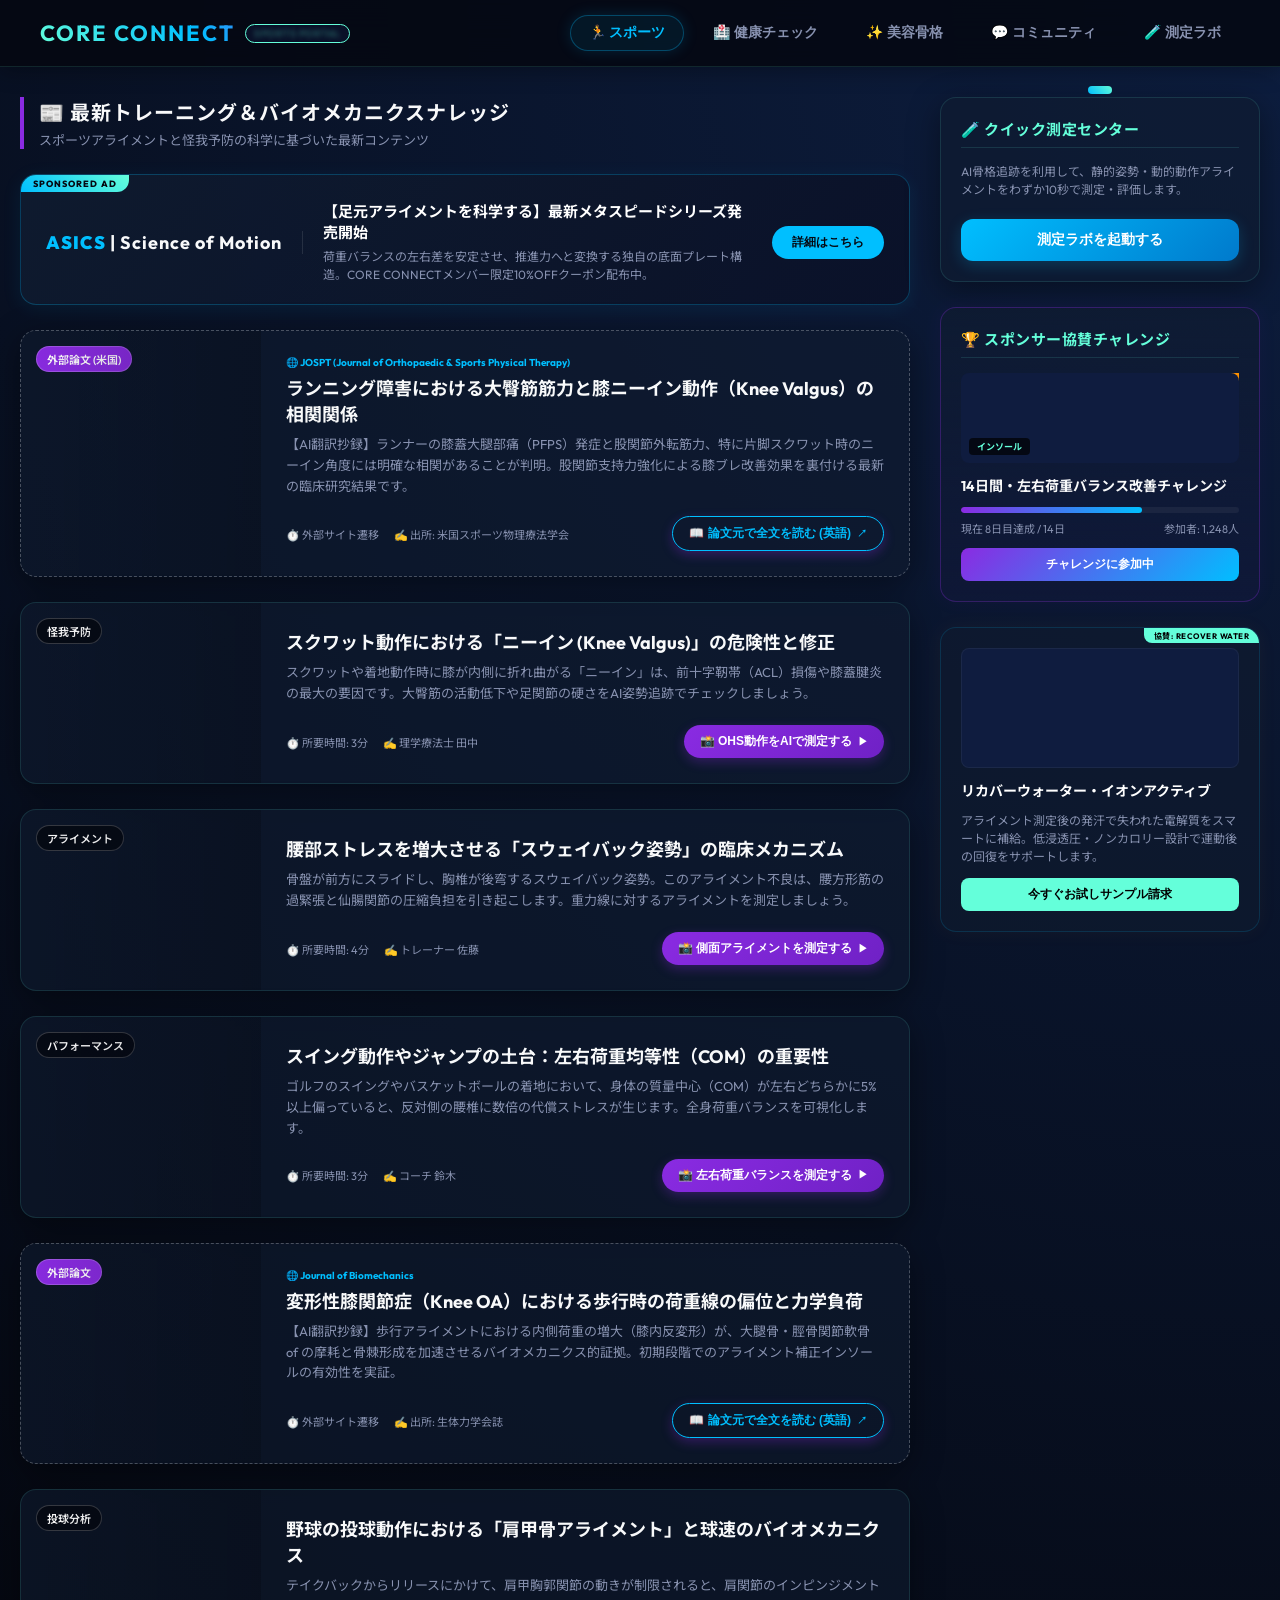
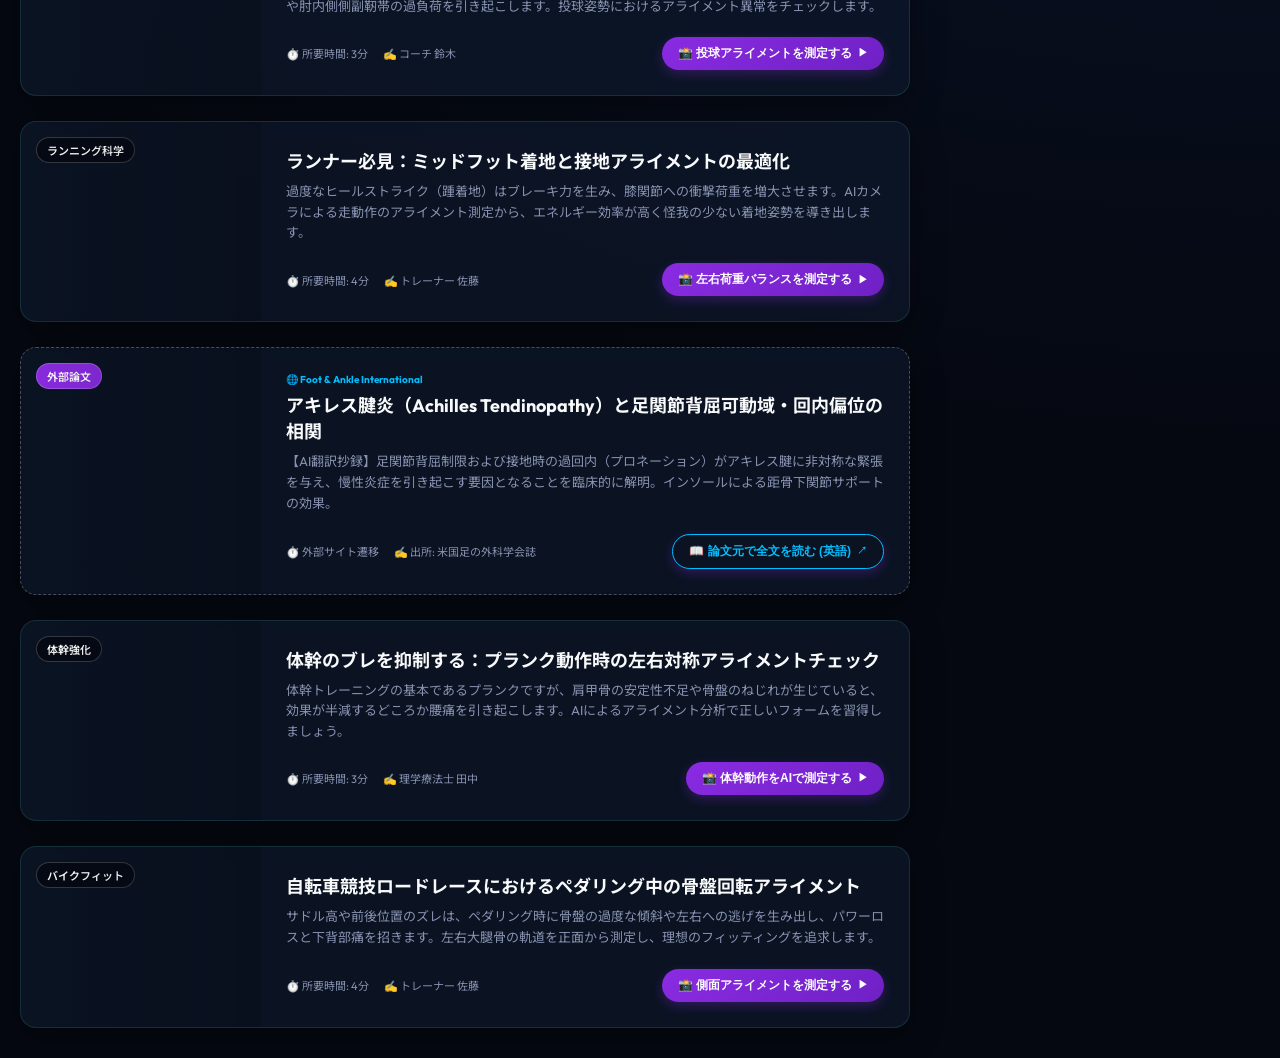
==== index.html @ 2af0c32e "Add files via upload" ====
<!DOCTYPE html>
<html lang="ja">
<head>
    <meta charset="UTF-8">
    <meta name="viewport" content="width=device-width, initial-scale=1.0">
    <title>CORE CONNECT - 統合スポーツ・健康・美容プラットフォーム</title>
    <link rel="stylesheet" href="portal.css">
</head>
<body class="theme-sports">

    <!-- Header & Navigation -->
    <header>
        <div class="logo">
            CORE CONNECT <span class="logo-badge" id="portalLogoBadge">Sports Portal</span>
        </div>
        <nav class="nav-tabs">
            <button class="tab-btn active" data-tab="sports">🏃 スポーツ</button>
            <button class="tab-btn" data-tab="health">🏥 健康チェック</button>
            <button class="tab-btn" data-tab="beauty">✨ 美容骨格</button>
            <button class="tab-btn" data-tab="community">💬 コミュニティ</button>
            <button class="tab-btn" data-tab="lab">🧪 測定ラボ</button>
        </nav>
    </header>

    <!-- Main Container -->
    <div class="portal-container">

        <!-- 1. SPORTS PORTAL TAB -->
        <div id="sportsPanel" class="tab-panel active">
            <div class="portal-grid">
                
                <!-- Left Feed: Articles -->
                <div class="feed-section">
                    <div class="feed-header">
                        <h2>📰 最新トレーニング＆バイオメカニクスナレッジ</h2>
                        <p>スポーツアライメントと怪我予防の科学に基づいた最新コンテンツ</p>
                    </div>

                    <!-- Horizontal Corporate Sponsor Banner Ad -->
                    <div class="sponsor-banner-horizontal" onclick="alert('協賛スポンサー：ASICS バイオメカニクスシューズ特設ページへ移行します！')">
                        <div class="sponsor-badge">SPONSORED AD</div>
                        <div class="sponsor-banner-content">
                            <div class="sponsor-logo-box">
                                <span style="color:var(--accent-blue); font-weight:900;">ASICS</span> | Science of Motion
                            </div>
                            <div class="sponsor-banner-text">
                                <h4 class="sponsor-headline">【足元アライメントを科学する】最新メタスピードシリーズ発売開始</h4>
                                <p class="sponsor-subline">荷重バランスの左右差を安定させ、推進力へと変換する独自の底面プレート構造。CORE CONNECTメンバー限定10%OFFクーポン配布中。</p>
                            </div>
                            <button class="sponsor-banner-btn">詳細はこちら</button>
                        </div>
                    </div>
                    
                                        <div class="article-list">
                        <!-- Curated External Article 1 (Sports) -->
                        <div class="article-card" style="border-style: dashed; border-color: rgba(255,255,255,0.25);">
                            <div class="article-image" style="background-image: url('https://images.unsplash.com/photo-1517649763962-0c623066013b?auto=format&fit=crop&q=80&w=400');">
                                <span class="article-badge" style="background:var(--accent-purple); color:#fff;">外部論文 (米国)</span>
                            </div>
                            <div class="article-content">
                                <div class="article-body">
                                    <div style="font-size:10px; color:var(--accent-blue); font-weight:700; margin-bottom:5px;">🌐 JOSPT (Journal of Orthopaedic & Sports Physical Therapy)</div>
                                    <h3>ランニング障害における大臀筋筋力と膝ニーイン動作（Knee Valgus）の相関関係</h3>
                                    <p>【AI翻訳抄録】ランナーの膝蓋大腿部痛（PFPS）発症と股関節外転筋力、特に片脚スクワット時のニーイン角度には明確な相関があることが判明。股関節支持力強化による膝ブレ改善効果を裏付ける最新の臨床研究結果です。</p>
                                </div>
                                <div class="article-footer">
                                    <div class="article-meta">
                                        <span>⏱️ 外部サイト遷移</span>
                                        <span>✍️ 出所: 米国スポーツ物理療法学会</span>
                                    </div>
                                    <button class="btn-hook" style="background:transparent; border:1px solid var(--accent-blue); color:var(--accent-blue);" onclick="window.open('https://www.jospt.org/', '_blank'); alert('著作権遵守：引用元メディアのオリジナル論文詳細ページ（外部サイト）へ遷移します。')">
                                        📖 論文元で全文を読む (英語) <span>↗</span>
                                    </button>
                                </div>
                            </div>
                        </div>

                        <!-- Article 1: Squat Knee Valgus -->
                        <div class="article-card">
                            <div class="article-image" style="background-image: url('https://images.unsplash.com/photo-1571019614242-c5c5dee9f50b?auto=format&fit=crop&q=80&w=400');">
                                <span class="article-badge">怪我予防</span>
                            </div>
                            <div class="article-content">
                                <div class="article-body">
                                    <h3>スクワット動作における「ニーイン (Knee Valgus)」の危険性と修正</h3>
                                    <p>スクワットや着地動作時に膝が内側に折れ曲がる「ニーイン」は、前十字靭帯（ACL）損傷や膝蓋腱炎の最大の要因です。大臀筋の活動低下や足関節の硬さをAI姿勢追跡でチェックしましょう。</p>
                                </div>
                                <div class="article-footer">
                                    <div class="article-meta">
                                        <span>⏱️ 所要時間: 3分</span>
                                        <span>✍️ 理学療法士 田中</span>
                                    </div>
                                    <button class="btn-hook" onclick="launchMeasurement('dyn_overhead')">
                                        📸 OHS動作をAIで測定する <span>▶</span>
                                    </button>
                                </div>
                            </div>
                        </div>

                        <!-- Article 2: Sway Back -->
                        <div class="article-card">
                            <div class="article-image" style="background-image: url('https://images.unsplash.com/photo-1476480862126-209bfaa8edc8?auto=format&fit=crop&q=80&w=400');">
                                <span class="article-badge">アライメント</span>
                            </div>
                            <div class="article-content">
                                <div class="article-body">
                                    <h3>腰部ストレスを増大させる「スウェイバック姿勢」の臨床メカニズム</h3>
                                    <p>骨盤が前方にスライドし、胸椎が後弯するスウェイバック姿勢。このアライメント不良は、腰方形筋の過緊張と仙腸関節の圧縮負担を引き起こします。重力線に対するアライメントを測定しましょう。</p>
                                </div>
                                <div class="article-footer">
                                    <div class="article-meta">
                                        <span>⏱️ 所要時間: 4分</span>
                                        <span>✍️ トレーナー 佐藤</span>
                                    </div>
                                    <button class="btn-hook" onclick="launchMeasurement('l_side')">
                                        📸 側面アライメントを測定する <span>▶</span>
                                    </button>
                                </div>
                            </div>
                        </div>

                        <!-- Article 3: Weight Bearing -->
                        <div class="article-card">
                            <div class="article-image" style="background-image: url('https://images.unsplash.com/photo-1535131749006-b7f58c99034b?auto=format&fit=crop&q=80&w=400');">
                                <span class="article-badge">パフォーマンス</span>
                            </div>
                            <div class="article-content">
                                <div class="article-body">
                                    <h3>スイング動作やジャンプの土台：左右荷重均等性（COM）の重要性</h3>
                                    <p>ゴルフのスイングやバスケットボールの着地において、身体の質量中心（COM）が左右どちらかに5%以上偏っていると、反対側の腰椎に数倍の代償ストレスが生じます。全身荷重バランスを可視化します。</p>
                                </div>
                                <div class="article-footer">
                                    <div class="article-meta">
                                        <span>⏱️ 所要時間: 3分</span>
                                        <span>✍️ コーチ 鈴木</span>
                                    </div>
                                    <button class="btn-hook" onclick="launchMeasurement('front')">
                                        📸 左右荷重バランスを測定する <span>▶</span>
                                    </button>
                                </div>
                            </div>
                        </div>

                        <!-- Curated External Article 2 (Sports) -->
                        <div class="article-card" style="border-style: dashed; border-color: rgba(255,255,255,0.25);">
                            <div class="article-image" style="background-image: url('https://images.unsplash.com/photo-1506126613408-eca07ce68773?auto=format&fit=crop&q=80&w=400');">
                                <span class="article-badge" style="background:var(--accent-purple); color:#fff;">外部論文</span>
                            </div>
                            <div class="article-content">
                                <div class="article-body">
                                    <div style="font-size:10px; color:var(--accent-blue); font-weight:700; margin-bottom:5px;">🌐 Journal of Biomechanics</div>
                                    <h3>変形性膝関節症（Knee OA）における歩行時の荷重線の偏位と力学負荷</h3>
                                    <p>【AI翻訳抄録】歩行アライメントにおける内側荷重の増大（膝内反変形）が、大腿骨・脛骨関節軟骨 of の摩耗と骨棘形成を加速させるバイオメカニクス的証拠。初期段階でのアライメント補正インソールの有効性を実証。</p>
                                </div>
                                <div class="article-footer">
                                    <div class="article-meta">
                                        <span>⏱️ 外部サイト遷移</span>
                                        <span>✍️ 出所: 生体力学会誌</span>
                                    </div>
                                    <button class="btn-hook" style="background:transparent; border:1px solid var(--accent-blue); color:var(--accent-blue);" onclick="window.open('https://www.sciencedirect.com/journal/journal-of-biomechanics', '_blank');">
                                        📖 論文元で全文を読む (英語) <span>↗</span>
                                    </button>
                                </div>
                            </div>
                        </div>

                        <!-- Article 4: Pitcher Alignment -->
                        <div class="article-card">
                            <div class="article-image" style="background-image: url('https://images.unsplash.com/photo-1530541930197-df161472b38f?auto=format&fit=crop&q=80&w=400');">
                                <span class="article-badge">投球分析</span>
                            </div>
                            <div class="article-content">
                                <div class="article-body">
                                    <h3>野球の投球動作における「肩甲骨アライメント」と球速のバイオメカニクス</h3>
                                    <p>テイクバックからリリースにかけて、肩甲胸郭関節の動きが制限されると、肩関節のインピンジメントや肘内側側副靭帯の過負荷を引き起こします。投球姿勢におけるアライメント異常をチェックします。</p>
                                </div>
                                <div class="article-footer">
                                    <div class="article-meta">
                                        <span>⏱️ 所要時間: 3分</span>
                                        <span>✍️ コーチ 鈴木</span>
                                    </div>
                                    <button class="btn-hook" onclick="launchMeasurement('dyn_overhead')">
                                        📸 投球アライメントを測定する <span>▶</span>
                                    </button>
                                </div>
                            </div>
                        </div>

                        <!-- Article 5: Midfoot strike -->
                        <div class="article-card">
                            <div class="article-image" style="background-image: url('https://images.unsplash.com/photo-1476480862126-209bfaa8edc8?auto=format&fit=crop&q=80&w=400');">
                                <span class="article-badge">ランニング科学</span>
                            </div>
                            <div class="article-content">
                                <div class="article-body">
                                    <h3>ランナー必見：ミッドフット着地と接地アライメントの最適化</h3>
                                    <p>過度なヒールストライク（踵着地）はブレーキ力を生み、膝関節への衝撃荷重を増大させます。AIカメラによる走動作のアライメント測定から、エネルギー効率が高く怪我の少ない着地姿勢を導き出します。</p>
                                </div>
                                <div class="article-footer">
                                    <div class="article-meta">
                                        <span>⏱️ 所要時間: 4分</span>
                                        <span>✍️ トレーナー 佐藤</span>
                                    </div>
                                    <button class="btn-hook" onclick="launchMeasurement('front')">
                                        📸 左右荷重バランスを測定する <span>▶</span>
                                    </button>
                                </div>
                            </div>
                        </div>

                        <!-- Curated External Article 3 (Sports) -->
                        <div class="article-card" style="border-style: dashed; border-color: rgba(255,255,255,0.25);">
                            <div class="article-image" style="background-image: url('https://images.unsplash.com/photo-1542291026-7eec264c27ff?auto=format&fit=crop&q=80&w=400');">
                                <span class="article-badge" style="background:var(--accent-purple); color:#fff;">外部論文</span>
                            </div>
                            <div class="article-content">
                                <div class="article-body">
                                    <div style="font-size:10px; color:var(--accent-blue); font-weight:700; margin-bottom:5px;">🌐 Foot & Ankle International</div>
                                    <h3>アキレス腱炎（Achilles Tendinopathy）と足関節背屈可動域・回内偏位の相関</h3>
                                    <p>【AI翻訳抄録】足関節背屈制限および接地時の過回内（プロネーション）がアキレス腱に非対称な緊張を与え、慢性炎症を引き起こす要因となることを臨床的に解明。インソールによる距骨下関節サポートの効果。</p>
                                </div>
                                <div class="article-footer">
                                    <div class="article-meta">
                                        <span>⏱️ 外部サイト遷移</span>
                                        <span>✍️ 出所: 米国足の外科学会誌</span>
                                    </div>
                                    <button class="btn-hook" style="background:transparent; border:1px solid var(--accent-blue); color:var(--accent-blue);" onclick="window.open('https://journals.sagepub.com/home/fai', '_blank');">
                                        📖 論文元で全文を読む (英語) <span>↗</span>
                                    </button>
                                </div>
                            </div>
                        </div>

                        <!-- Article 6: Plank Balance -->
                        <div class="article-card">
                            <div class="article-image" style="background-image: url('https://images.unsplash.com/photo-1571019614242-c5c5dee9f50b?auto=format&fit=crop&q=80&w=400');">
                                <span class="article-badge">体幹強化</span>
                            </div>
                            <div class="article-content">
                                <div class="article-body">
                                    <h3>体幹のブレを抑制する：プランク動作時の左右対称アライメントチェック</h3>
                                    <p>体幹トレーニングの基本であるプランクですが、肩甲骨の安定性不足や骨盤のねじれが生じていると、効果が半減するどころか腰痛を引き起こします。AIによるアライメント分析で正しいフォームを習得しましょう。</p>
                                </div>
                                <div class="article-footer">
                                    <div class="article-meta">
                                        <span>⏱️ 所要時間: 3分</span>
                                        <span>✍️ 理学療法士 田中</span>
                                    </div>
                                    <button class="btn-hook" onclick="launchMeasurement('dyn_flex_fwd')">
                                        📸 体幹動作をAIで測定する <span>▶</span>
                                    </button>
                                </div>
                            </div>
                        </div>

                        <!-- Article 7: Cycling Fit -->
                        <div class="article-card">
                            <div class="article-image" style="background-image: url('https://images.unsplash.com/photo-1517649763962-0c623066013b?auto=format&fit=crop&q=80&w=400');">
                                <span class="article-badge">バイクフィット</span>
                            </div>
                            <div class="article-content">
                                <div class="article-body">
                                    <h3>自転車競技ロードレースにおけるペダリング中の骨盤回転アライメント</h3>
                                    <p>サドル高や前後位置のズレは、ペダリング時に骨盤の過度な傾斜や左右への逃げを生み出し、パワーロスと下背部痛を招きます。左右大腿骨の軌道を正面から測定し、理想のフィッティングを追求します。</p>
                                </div>
                                <div class="article-footer">
                                    <div class="article-meta">
                                        <span>⏱️ 所要時間: 4分</span>
                                        <span>✍️ トレーナー 佐藤</span>
                                    </div>
                                    <button class="btn-hook" onclick="launchMeasurement('l_side')">
                                        📸 側面アライメントを測定する <span>▶</span>
                                    </button>
                                </div>
                            </div>
                        </div>
                    </div>
                </div>

                <!-- Right Sidebar Widgets -->
                <div class="side-widgets">
                    <!-- Widget: Quick Lab -->
                    <div class="widget">
                        <h3>🧪 クイック測定センター</h3>
                        <div class="mb-20" style="font-size:12px; color:var(--text-secondary); line-height: 1.5;">
                            AI骨格追跡を利用して、静的姿勢・動的動作アライメントをわずか10秒で測定・評価します。
                        </div>
                        <button class="btn-quick-start" onclick="switchTab('lab')">
                            <span class="rec-badge"></span> 測定ラボを起動する
                        </button>
                    </div>

                    <!-- Widget: Sponsored Challenge -->
                    <div class="widget challenge-widget">
                        <h3>🏆 スポンサー協賛チャレンジ</h3>
                        <div class="challenge-card">
                            <div class="ad-badge">協賛: OrthoFit</div>
                            <div class="challenge-banner" style="background-image: url('https://images.unsplash.com/photo-1476480862126-209bfaa8edc8?auto=format&fit=crop&q=80&w=300');">
                                <span class="challenge-brand">インソール</span>
                            </div>
                            <div class="challenge-title">14日間・左右荷重バランス改善チャレンジ</div>
                            <div class="challenge-progress">
                                <div class="progress-bar">
                                    <div class="progress-fill"></div>
                                </div>
                                <div style="display:flex; justify-content:space-between; margin-top:2px;">
                                    <span>現在 8日目達成 / 14日</span>
                                    <span>参加者: 1,248人</span>
                                </div>
                            </div>
                            <button class="challenge-btn" onclick="alert('チャレンジ登録完了！毎日測定ラボで測定して50/50の均等アライメントを目指しましょう！達成するとOrthoFit製品の限定クーポンを贈呈。')">チャレンジに参加中</button>
                        </div>
                    </div>

                    <!-- Side Ad: Beverage Brand -->
                    <div class="widget ad-widget" style="border-color: rgba(0, 191, 255, 0.15);">
                        <div class="ad-badge" style="background:var(--accent-teal); color:#000;">協賛: RECOVER WATER</div>
                        <div class="ad-body">
                            <div class="ad-img-box" style="background-image: url('https://images.unsplash.com/photo-1513558161293-cdaf765ed2fd?auto=format&fit=crop&q=80&w=300');"></div>
                            <div class="ad-title">リカバーウォーター・イオンアクティブ</div>
                            <div class="ad-desc">アライメント測定後の発汗で失われた電解質をスマートに補給。低浸透圧・ノンカロリー設計で運動後の回復をサポートします。</div>
                            <button class="ad-btn" style="background:var(--accent-teal); color:#000;" onclick="alert('公式ストア商品ページに移行します！')">今すぐお試しサンプル請求</button>
                        </div>
                    </div>
                </div>

            </div>
        </div>

        <!-- 2. HEALTH PORTAL TAB -->
        <div id="healthPanel" class="tab-panel">
            <div class="portal-grid">
                
                <!-- Left Feed: Articles -->
                <div class="feed-section">
                    <div class="feed-header">
                        <h2>📰 最新ヘルスケア＆予防医学ナレッジ</h2>
                        <p>健康寿命の延伸、生活習慣病予防、アライメントの健康影響に関する最新情報</p>
                    </div>

                    <!-- Horizontal Sponsor Ad: Health -->
                    <div class="sponsor-banner-horizontal" onclick="alert('協賛スポンサー：サントリー ウェルネス特設ページへ移行します！')">
                        <div class="sponsor-badge">SPONSORED AD</div>
                        <div class="sponsor-banner-content">
                            <div class="sponsor-logo-box">
                                <span style="color:var(--accent-blue); font-weight:900;">SUNTORY</span> | Wellness
                            </div>
                            <div class="sponsor-banner-text">
                                <h4 class="sponsor-headline">【科学が証明する若々しさ】セサミンEXでアクティブな関節・血流ケア</h4>
                                <p class="sponsor-subline">40代以降の運動機能維持に。体幹ブレを抑え、歩行アライメントを内側から円滑にサポートします。CORE CONNECT限定特別モニター募集中。</p>
                            </div>
                            <button class="sponsor-banner-btn">詳細はこちら</button>
                        </div>
                    </div>
                    
                                        <div class="article-list">
                        <!-- Special Feature: Health rPPG Autonomic stress scan -->
                        <div class="article-card" style="border: 1px solid rgba(0, 191, 255, 0.3); background: linear-gradient(135deg, var(--bg-card) 0%, rgba(0, 191, 255, 0.05) 100%); box-shadow: 0 0 15px rgba(0, 191, 255, 0.08);">
                            <div class="article-image" style="background-image: url('https://images.unsplash.com/photo-1576091160550-2173dba999ef?auto=format&fit=crop&q=80&w=400');">
                                <span class="article-badge" style="background:var(--accent-blue); color:#000; font-weight:700;">自律神経・心拍</span>
                            </div>
                            <div class="article-content">
                                <div class="article-body">
                                    <h3 style="color:var(--accent-blue);">✨ AI 非接触バイタルチェック＆自律神経・ストレス分析</h3>
                                    <p>スマートフォンのカメラを30秒間見つめるだけで、顔面の微細な血管の輝度変化（rPPG技術）を検出し、心拍数とHRV（心拍変動指標）を非接触測定。自律神経バランスと身体的・精神的な疲労ストレス状態を科学的に評価します。</p>
                                </div>
                                <div class="article-footer">
                                    <div class="article-meta">
                                        <span>⏱️ 所要時間: 30秒固定</span>
                                        <span>✍️ 内科医師 渡辺 / 自律神経ヘルスアドバイザー</span>
                                    </div>
                                    <button class="btn-hook" style="background:linear-gradient(135deg, var(--accent-blue) 0%, var(--accent-teal) 100%); color:#000; border:none; box-shadow: 0 4px 10px rgba(0, 191, 255, 0.2);" onclick="launchMeasurement('face_rppg')">
                                        📸 自律神経・ストレススキャンを起動する <span>▶</span>
                                    </button>
                                </div>
                            </div>
                        </div>

                        <!-- Curated External Article 1 (Health) -->
                        <div class="article-card" style="border-style: dashed; border-color: rgba(0,0,0,0.12);">
                            <div class="article-image" style="background-image: url('https://images.unsplash.com/photo-1516062423079-7ca13cdc7f5a?auto=format&fit=crop&q=80&w=400');">
                                <span class="article-badge" style="background:var(--accent-blue); color:#fff;">ニュース配信</span>
                            </div>
                            <div class="article-content">
                                <div class="article-body">
                                    <div style="font-size:10px; color:var(--accent-blue); font-weight:700; margin-bottom:5px;">📰 厚生労働省プレスリリース</div>
                                    <h3>高齢者の転倒・骨折が年々増加、厚生労働省が予防ガイドラインで「身体バランスチェック」の推奨を強化</h3>
                                    <p>【記事抜粋】厚生労働省の最新の国民健康調査によると、65歳以上の転倒による骨折件数は過去最高を記録。予防ガイドラインでは、自宅で簡単に行える片脚立ちや立ち上がり測定などの身体重心アライメント評価の重要性が指摘されています。</p>
                                </div>
                                <div class="article-footer">
                                    <div class="article-meta">
                                        <span>⏱️ 外部サイト遷移</span>
                                        <span>✍️ 出所: 厚生労働省広報</span>
                                    </div>
                                    <button class="btn-hook" style="background:transparent; border:1px solid var(--accent-blue); color:var(--accent-blue);" onclick="window.open('https://www.mhlw.go.jp/', '_blank'); alert('著作権遵守：引用元官庁のオリジナルリリース詳細ページ（外部サイト）へ遷移します。')">
                                        📖 配信元で全文を読む (厚生労働省) <span>↗</span>
                                    </button>
                                </div>
                            </div>
                        </div>

                        <!-- Article 1: CS-30 Test -->
                        <div class="article-card">
                            <div class="article-image" style="background-image: url('https://images.unsplash.com/photo-1576091160550-2173dba999ef?auto=format&fit=crop&q=80&w=400');">
                                <span class="article-badge">ロコモ予防</span>
                            </div>
                            <div class="article-content">
                                <div class="article-body">
                                    <h3>健康寿命を延ばす：立ち上がりテスト（CS-30）によるロコモ判定</h3>
                                    <p>30秒間の椅子立ち上がりテストは、下肢の運動機能や将来の転倒リスクを測るための国際的な指標です。AIカメラによる姿勢動作追跡で、ご自宅で手軽に運動能力をチェックしてみましょう。</p>
                                </div>
                                <div class="article-footer">
                                    <div class="article-meta">
                                        <span>⏱️ 所要時間: 3分</span>
                                        <span>✍️ 理学療法士 田中</span>
                                    </div>
                                    <button class="btn-hook" onclick="launchMeasurement('dyn_flex_fwd')">
                                        📸 動作チェックをAIで測定する <span>▶</span>
                                    </button>
                                </div>
                            </div>
                        </div>

                        <!-- Article 2: Visceral Fat and Posture -->
                        <div class="article-card">
                            <div class="article-image" style="background-image: url('https://images.unsplash.com/photo-1506126613408-eca07ce68773?auto=format&fit=crop&q=80&w=400');">
                                <span class="article-badge">生活習慣</span>
                            </div>
                            <div class="article-content">
                                <div class="article-body">
                                    <h3>隠れメタボ・内臓下垂を防ぐ「骨盤ニュートラル」の健康効果</h3>
                                    <p>骨盤が後傾すると内臓が押し下げられ、下腹部がぽっこり出るだけでなく、消化吸収効率の低下や基礎代謝の悪化を招きます。正しい骨盤アライメント（傾き角）を測定し、生活習慣病を予防しましょう。</p>
                                </div>
                                <div class="article-footer">
                                    <div class="article-meta">
                                        <span>⏱️ 所要時間: 4分</span>
                                        <span>✍️ 内科医師 渡辺</span>
                                    </div>
                                    <button class="btn-hook" onclick="launchMeasurement('l_side')">
                                        📸 骨盤傾きアライメントを測定する <span>▶</span>
                                    </button>
                                </div>
                            </div>
                        </div>

                        <!-- Curated External Article 2 (Health) -->
                        <div class="article-card" style="border-style: dashed; border-color: rgba(0,0,0,0.12); border-width: 2px;">
                            <div class="article-image" style="background-image: url('https://images.unsplash.com/photo-1516062423079-7ca13cdc7f5a?auto=format&fit=crop&q=80&w=400');">
                                <span class="article-badge" style="background:var(--accent-purple); color:#fff;">外部論文 & AI測定</span>
                            </div>
                            <div class="article-content">
                                <div class="article-body">
                                    <div style="font-size:10px; color:var(--accent-blue); font-weight:700; margin-bottom:5px;">🌐 JAMA Internal Medicine</div>
                                    <h3>一日の歩数（ステップ数）と安静時心拍数および心血管疾患死リスクの長期的相関</h3>
                                    <p>【AI翻訳抄録】数万人のウェアラブルデータを分析した結果、毎日の歩数増加と歩行バランスの安定性が心拍数の安定をもたらし、心筋梗塞や脳卒中の死亡リスクを最大30%低下させることを疫学的に立証。</p>
                                    <div style="background:rgba(0, 191, 255, 0.04); border: 1px dashed rgba(0, 191, 255, 0.15); padding: 10px; border-radius: 8px; font-size: 11px; margin-top: 10px; line-height: 1.4; color: var(--text-primary);">
                                        <strong>💡 自律神経・脈拍セルフチェック：</strong> 安静時心拍数とHRV（心拍変動）は、心血管系のコンディションを測る重要なヘルスインジケーターです。カメラに顔をかざし、AIで非接触バイタルチェックを行ってみましょう。
                                    </div>
                                </div>
                                <div class="article-footer" style="flex-wrap: wrap; gap: 10px;">
                                    <div class="article-meta">
                                        <span>⏱️ 測定時間: 30秒</span>
                                        <span>✍️ 出所: 米国医師会雑誌</span>
                                    </div>
                                    <div style="display:flex; gap:10px; width:100%;">
                                        <button class="btn-hook" style="background:transparent; border:1px solid var(--accent-blue); color:var(--accent-blue); flex:1;" onclick="window.open('https://jamanetwork.com/journals/jamainternalmedicine', '_blank');">
                                            📖 論文詳細 (英語) <span>↗</span>
                                        </button>
                                        <button class="btn-hook" style="background:linear-gradient(135deg, var(--accent-blue) 0%, var(--accent-teal) 100%); color:#000; border:none; flex:1.3;" onclick="launchMeasurement('face_rppg')">
                                            📸 安静時心拍＆HRVをAI測定 <span>▶</span>
                                        </button>
                                    </div>
                                </div>
                            </div>
                        </div>

                        <!-- Article 4: Forward Head -->
                        <div class="article-card">
                            <div class="article-image" style="background-image: url('https://images.unsplash.com/photo-1576091160550-2173dba999ef?auto=format&fit=crop&q=80&w=400');">
                                <span class="article-badge">姿勢ケア</span>
                            </div>
                            <div class="article-content">
                                <div class="article-body">
                                    <h3>デスクワーカーの現代病：「スマホ首（ストレートネック）」を予防する胸椎可動性</h3>
                                    <p>PC作業中の前かがみ姿勢は、頭部を前方に数センチメートル突出させ、頸椎に最大3倍の静的負荷をかけます。胸椎の丸みを測定し、背骨の生理的弯曲を取り戻すセルフストレッチをアドバイスします。</p>
                                </div>
                                <div class="article-footer">
                                    <div class="article-meta">
                                        <span>⏱️ 所要時間: 3分</span>
                                        <span>✍️ 内科医師 渡辺</span>
                                    </div>
                                    <button class="btn-hook" onclick="launchMeasurement('l_side')">
                                        📸 側面アライメントを測定する <span>▶</span>
                                    </button>
                                </div>
                            </div>
                        </div>

                        <!-- Curated External Article 3 (Health) -->
                        <div class="article-card" style="border-style: dashed; border-color: rgba(0,0,0,0.12);">
                            <div class="article-image" style="background-image: url('https://images.unsplash.com/photo-1506126613408-eca07ce68773?auto=format&fit=crop&q=80&w=400');">
                                <span class="article-badge" style="background:var(--accent-purple); color:#fff;">外部論文</span>
                            </div>
                            <div class="article-content">
                                <div class="article-body">
                                    <div style="font-size:10px; color:var(--accent-blue); font-weight:700; margin-bottom:5px;">🌐 International Osteoporosis Foundation</div>
                                    <h3>骨密度（BMD）維持における重力負荷・荷重トレーニングの生理的エビデンス</h3>
                                    <p>【AI翻訳抄録】骨芽細胞を刺激し骨形成を促進するには、自重を利用した適度な衝撃荷重（片脚立ちやステップ運動）が必要であることを検証。筋骨格アライメントが歪んでいると力学刺激が不均等になる問題点を指摘。</p>
                                </div>
                                <div class="article-footer">
                                    <div class="article-meta">
                                        <span>⏱️ 外部サイト遷移</span>
                                        <span>✍️ 出所: 国際骨粗鬆症財団</span>
                                    </div>
                                    <button class="btn-hook" style="background:transparent; border:1px solid var(--accent-blue); color:var(--accent-blue);" onclick="window.open('https://www.osteoporosis.foundation/', '_blank');">
                                        📖 論文元で全文を読む (英語) <span>↗</span>
                                    </button>
                                </div>
                            </div>
                        </div>

                        <!-- Article 5: Sleep Posture -->
                        <div class="article-card">
                            <div class="article-image" style="background-image: url('https://images.unsplash.com/photo-1506126613408-eca07ce68773?auto=format&fit=crop&q=80&w=400');">
                                <span class="article-badge">睡眠姿勢</span>
                            </div>
                            <div class="article-content">
                                <div class="article-body">
                                    <h3>朝起きたときの腰痛を改善：背骨への負担を減らす「理想の寝姿勢」アライメント</h3>
                                    <p>朝起きたときに腰が痛むのは、就寝時の骨盤後傾や背骨のねじれが原因かもしれません。適切な枕の高さや寝姿勢ごとの背骨ニュートラル位置を測定し、良質な睡眠習慣をサポートします。</p>
                                </div>
                                <div class="article-footer">
                                    <div class="article-meta">
                                        <span>⏱️ 所要時間: 4分</span>
                                        <span>✍️ 理学療法士 田中</span>
                                    </div>
                                    <button class="btn-hook" onclick="launchMeasurement('l_side')">
                                        📸 側面アライメントを測定する <span>▶</span>
                                    </button>
                                </div>
                            </div>
                        </div>

                        <!-- Curated External Article 4 (Health) -->
                        <div class="article-card" style="border-style: dashed; border-color: rgba(0,0,0,0.12);">
                            <div class="article-image" style="background-image: url('https://images.unsplash.com/photo-1516062423079-7ca13cdc7f5a?auto=format&fit=crop&q=80&w=400');">
                                <span class="article-badge" style="background:var(--accent-purple); color:#fff;">外部論文</span>
                            </div>
                            <div class="article-content">
                                <div class="article-body">
                                    <div style="font-size:10px; color:var(--accent-blue); font-weight:700; margin-bottom:5px;">🌐 BJSM (British Journal of Sports Medicine)</div>
                                    <h3>高血圧症におけるアイソメトリック（等尺性）筋力トレーニングの降圧効果メタ分析</h3>
                                    <p>【AI翻訳抄録】空気椅子や壁押しなど、筋肉の長さを変えずに力を発揮するトレーニングが、有酸素運動を上回る血管柔軟性改善・血圧低下作用を持つことを証明。アライメントを維持した静的トレーニングが推奨される理由。</p>
                                </div>
                                <div class="article-footer">
                                    <div class="article-meta">
                                        <span>⏱️ 外部サイト遷移</span>
                                        <span>✍️ 出所: 英国スポーツ医学雑誌</span>
                                    </div>
                                    <button class="btn-hook" style="background:transparent; border:1px solid var(--accent-blue); color:var(--accent-blue);" onclick="window.open('https://bjsm.bmj.com/', '_blank');">
                                        📖 論文元で全文を読む (英語) <span>↗</span>
                                    </button>
                                </div>
                            </div>
                        </div>

                        <!-- Article 6: Single Leg Stand -->
                        <div class="article-card">
                            <div class="article-image" style="background-image: url('https://images.unsplash.com/photo-1576091160550-2173dba999ef?auto=format&fit=crop&q=80&w=400');">
                                <span class="article-badge">重心バランス</span>
                            </div>
                            <div class="article-content">
                                <div class="article-body">
                                    <h3>脳卒中リスクと関連する「片脚立ち時間」の短縮を防ぐ重心制御機能</h3>
                                    <p>片脚立ち測定における動揺面積の増大は、脳内の微小血管障害や前庭感覚の衰えを示す重要なヘルスインジケーターです。左右均等な筋力と重心アライメントを保ち、健康な神経系を維持しましょう。</p>
                                </div>
                                <div class="article-footer">
                                    <div class="article-meta">
                                        <span>⏱️ 所要時間: 3分</span>
                                        <span>✍️ 理学療法士 田中</span>
                                    </div>
                                    <button class="btn-hook" onclick="launchMeasurement('front')">
                                        📸 左右荷重バランスを測定する <span>▶</span>
                                    </button>
                                </div>
                            </div>
                        </div>

                        <!-- Article 7: Back Pain Core -->
                        <div class="article-card">
                            <div class="article-image" style="background-image: url('https://images.unsplash.com/photo-1506126613408-eca07ce68773?auto=format&fit=crop&q=80&w=400');">
                                <span class="article-badge">腰痛対策</span>
                            </div>
                            <div class="article-content">
                                <div class="article-body">
                                    <h3>慢性腰痛に挑む：インナーマッスル（腹横筋）の収縮アライメントと体幹保護</h3>
                                    <p>動作を起こす直前に腹横筋が先行して収縮しないと、腰椎に直接的なせん断力がかかり急性痛を誘発します。前屈時の体幹アライメント軌跡をAIでチェックし、コアの連動性を取り戻しましょう。</p>
                                </div>
                                <div class="article-footer">
                                    <div class="article-meta">
                                        <span>⏱️ 所要時間: 4分</span>
                                        <span>✍️ 内科医師 渡辺</span>
                                    </div>
                                    <button class="btn-hook" onclick="launchMeasurement('dyn_flex_fwd')">
                                        📸 動作チェックをAIで測定する <span>▶</span>
                                    </button>
                                </div>
                            </div>
                        </div>
                    </div>
                </div>

                <!-- Right Sidebar Widgets -->
                <div class="side-widgets">
                    <!-- Widget: Health Advice -->
                    <div class="widget">
                        <h3>🏥 パーソナル健康指導</h3>
                        <div class="mb-20" style="font-size:12px; color:var(--text-secondary); line-height: 1.5;">
                            測定された姿勢・動揺データから、高血圧やメタボ予防、腰痛防止に適した個別ストレッチ・食事法をAIが推薦します。
                        </div>
                        <button class="btn-quick-start" onclick="switchTab('lab')">
                            <span class="rec-badge"></span> 健康状態チェックへ
                        </button>
                    </div>

                    <!-- Widget: Sponsored Challenge -->
                    <div class="widget challenge-widget" style="border-color: rgba(16, 185, 129, 0.3); background: linear-gradient(180deg, var(--bg-card) 0%, rgba(16, 185, 129, 0.03) 100%);">
                        <h3>🏆 健康増進協賛チャレンジ</h3>
                        <div class="challenge-card">
                            <div class="ad-badge" style="background:var(--accent-blue); color:#000;">協賛: TANITA</div>
                            <div class="challenge-banner" style="background-image: url('https://images.unsplash.com/photo-1544367567-0f2fcb009e0b?auto=format&fit=crop&q=80&w=300');">
                                <span class="challenge-brand">体組成計</span>
                            </div>
                            <div class="challenge-title">毎日測定・体幹バランス＆基礎代謝キープチャレンジ</div>
                            <button class="challenge-btn" style="background:linear-gradient(135deg, var(--accent-blue) 0%, #10b981 100%);" onclick="alert('健康チャレンジに参加しました！体組成データとアライメントデータを連動させて健康ポイントを獲得しましょう。')">チャレンジに参加する</button>
                        </div>
                    </div>

                    <!-- Side Ad: Health Drink -->
                    <div class="widget ad-widget" style="border-color: rgba(52, 211, 153, 0.15);">
                        <div class="ad-badge" style="background:var(--accent-blue); color:#000;">協賛: 明治 VAAM</div>
                        <div class="ad-body">
                            <div class="ad-img-box" style="background-image: url('https://images.unsplash.com/photo-1470468969717-61d5d548a04b?auto=format&fit=crop&q=80&w=300');"></div>
                            <div class="ad-title">ヴァームスマートフィットウォーター</div>
                            <div class="ad-desc">カラダを動かすことで脂肪の燃焼を高める独自のアミノ酸（ARF）配合。アライメントチェック運動時の水分補給に最適です。</div>
                            <button class="ad-btn" style="background:var(--accent-blue); color:#000;" onclick="alert('明治VAAM 特設ECページへ移行します！')">特別割引で購入する</button>
                        </div>
                    </div>
                </div>

            </div>
        </div>

        <!-- 3. BEAUTY PORTAL TAB -->
        <div id="beautyPanel" class="tab-panel">
            <div class="portal-grid">
                
                <!-- Left Feed: Articles -->
                <div class="feed-section">
                    <div class="feed-header">
                        <h2>📰 最新エステ・美容骨格＆姿勢ボディメイク</h2>
                        <p>美姿勢キープ、骨格スタイル診断、スタイルアップのためのアライメント科学</p>
                    </div>

                    <!-- Horizontal Sponsor Ad: Beauty -->
                    <div class="sponsor-banner-horizontal" style="border-color: rgba(255, 117, 143, 0.25); box-shadow: 0 0 15px rgba(255, 117, 143, 0.08);" onclick="alert('協賛スポンサー：資生堂 エリクシール特別キャンペーンページへ移行します！')">
                        <div class="sponsor-badge" style="background:linear-gradient(45deg, var(--accent-blue), var(--accent-purple)); color:#fff;">SPONSORED AD</div>
                        <div class="sponsor-banner-content">
                            <div class="sponsor-logo-box">
                                <span style="color:var(--accent-blue); font-weight:900;">資生堂</span> | ELIXIR
                            </div>
                            <div class="sponsor-banner-text">
                                <h4 class="sponsor-headline">【骨格から美しさを整える】姿勢アライメントと美しき表情・ハリ肌ケア</h4>
                                <p class="sponsor-subline">猫背や首の前傾はデコルテ・顔の巡りを阻害し、くすみやハリ低下の原因に。美姿勢アライメントから理想のエイジングケアを提案。</p>
                            </div>
                            <button class="sponsor-banner-btn" style="background:var(--accent-blue); color:#fff;">詳細はこちら</button>
                        </div>
                    </div>
                    
                                        <div class="article-list">
                        <!-- Curated External Article 1 (Beauty) -->
                        <div class="article-card" style="border-style: dashed; border-color: rgba(0,0,0,0.12);">
                            <div class="article-image" style="background-image: url('https://images.unsplash.com/photo-1522335789203-aabd1fc54bc9?auto=format&fit=crop&q=80&w=400');">
                                <span class="article-badge" style="background:var(--accent-purple); color:#fff;">海外美容誌</span>
                            </div>
                            <div class="article-content">
                                <div class="article-body">
                                    <div style="font-size:10px; color:var(--accent-blue); font-weight:700; margin-bottom:5px;">🌐 Vogue Aesthetics (NY Edition)</div>
                                    <h3>ニューヨークのトップモデルが実践する、骨格アライメント調整とリンパ循環・美肌のディープリレーション</h3>
                                    <p>【AI翻訳抄録】モデル業界で重要視される「立ち姿の垂直アライメント」。姿勢の崩れは頸部リンパ節の圧迫を招き、顔のくすみやターンオーバー遅延の主要因になることが最新美容医学で実証。アライメントケアと美容液導入の相乗効果が注目されています。</p>
                                </div>
                                <div class="article-footer">
                                    <div class="article-meta">
                                        <span>⏱️ 外部サイト遷移</span>
                                        <span>✍️ 出所: Vogue Aesthetics誌</span>
                                    </div>
                                    <button class="btn-hook" style="background:transparent; border:1px solid var(--accent-blue); color:var(--accent-blue);" onclick="window.open('https://www.vogue.com/', '_blank'); alert('著作権遵守：引用元メディアのオリジナルニュース詳細ページ（外部サイト）へ遷移します。')">
                                        📖 配信元で全文を読む (Vogue) <span>↗</span>
                                    </button>
                                </div>
                            </div>
                        </div>

                        <!-- Special Feature: Face rPPG & Makeup -->
                        <div class="article-card" style="border: 1px solid rgba(255, 20, 147, 0.3); background: linear-gradient(135deg, var(--bg-card) 0%, rgba(255, 20, 147, 0.05) 100%); box-shadow: 0 0 15px rgba(255, 20, 147, 0.08);">
                            <div class="article-image" style="background-image: url('https://images.unsplash.com/photo-1522335789203-aabd1fc54bc9?auto=format&fit=crop&q=80&w=400');">
                                <span class="article-badge" style="background:var(--accent-pink); color:#fff; font-weight:700;">顔骨格＆rPPG</span>
                            </div>
                            <div class="article-content">
                                <div class="article-body">
                                    <h3 style="color:var(--accent-pink);">✨ AI 顔骨格・メイク＆rPPG血流測定ラボ</h3>
                                    <p>カメラで顔の468特徴点を瞬時にトラッキング！自律神経心拍変動（rPPG）によるストレス測定と、あなたの顔立ち（丸顔・面長など）に基づき「なりたい理想の顔」に近づけるメイクアップガイドマップをシミュレーションします。</p>
                                </div>
                                <div class="article-footer">
                                    <div class="article-meta">
                                        <span>⏱️ 所要時間: 1分</span>
                                        <span>✍️ ビューティAIアドバイザー</span>
                                    </div>
                                    <button class="btn-hook" style="background:linear-gradient(135deg, var(--accent-pink) 0%, var(--accent-purple) 100%); color:#fff; border:none; box-shadow: 0 4px 10px rgba(255,20,147,0.2);" onclick="launchMeasurement('face_rppg')">
                                        📸 AI顔アライメント・メイク測定を起動する <span>▶</span>
                                    </button>
                                </div>
                            </div>
                        </div>

                        <!-- Article 1: Bone types -->
                        <div class="article-card">
                            <div class="article-image" style="background-image: url('https://images.unsplash.com/photo-1512290923902-8a9f81dc236c?auto=format&fit=crop&q=80&w=400');">
                                <span class="article-badge" style="background:var(--accent-blue); color:#000;">骨格診断</span>
                            </div>
                            <div class="article-content">
                                <div class="article-body">
                                    <h3>3大骨格スタイルタイプ（ストレート・ウェーブ・ナチュラル）と美脚度アセスメント</h3>
                                    <p>骨格タイプによって骨盤の傾きや脂肪・筋肉の付き方の特徴は異なります。姿勢アライメント測定から「O脚・X脚の偏位」を数値化し、あなたに最適な美脚アプローチを見つけましょう。</p>
                                </div>
                                <div class="article-footer">
                                    <div class="article-meta">
                                        <span>⏱️ 所要時間: 3分</span>
                                        <span>✍️ スタイリスト Rin</span>
                                    </div>
                                    <button class="btn-hook" onclick="launchMeasurement('front')">
                                        📸 骨格タイプと美脚アライメント測定 <span>▶</span>
                                    </button>
                                </div>
                            </div>
                        </div>

                        <!-- Article 2: Esthetic walking -->
                        <div class="article-card">
                            <div class="article-image" style="background-image: url('https://images.unsplash.com/photo-1515886657613-9f3515b0c78f?auto=format&fit=crop&q=80&w=400');">
                                <span class="article-badge" style="background:var(--accent-blue); color:#000;">美ボディ</span>
                            </div>
                            <div class="article-content">
                                <div class="article-body">
                                    <h3>太もも前側の張りを解消する：美歩行と骨盤アライメントの鍵</h3>
                                    <p>歩くたびに太ももの前側が張ってしまうのは、骨盤の前傾によって反り腰になり、大腿直筋に頼った歩き方をしているからです。美しい歩行アライメントの基準ラインをAIで測定・可視化します。</p>
                                </div>
                                <div class="article-footer">
                                    <div class="article-meta">
                                        <span>⏱️ 所要時間: 4分</span>
                                        <span>✍️ 美容カイロプラクター 小林</span>
                                    </div>
                                    <button class="btn-hook" onclick="launchMeasurement('l_side')">
                                        📸 歩行・骨盤アライメントを測定する <span>▶</span>
                                    </button>
                                </div>
                            </div>
                        </div>

                        <!-- Curated External Article 2 (Beauty) -->
                        <div class="article-card" style="border-style: dashed; border-color: rgba(0,0,0,0.12); border-width: 2px;">
                            <div class="article-image" style="background-image: url('https://images.unsplash.com/photo-1522335789203-aabd1fc54bc9?auto=format&fit=crop&q=80&w=400');">
                                <span class="article-badge" style="background:var(--accent-purple); color:#fff;">外部論文 & AI診断</span>
                            </div>
                            <div class="article-content">
                                <div class="article-body">
                                    <div style="font-size:10px; color:var(--accent-blue); font-weight:700; margin-bottom:5px;">🌐 Aesthetic Plastic Surgery</div>
                                    <h3>顔面非対称（Facial Asymmetry）と頸椎アライメント・顎関節症（TMD）の臨床相関</h3>
                                    <p>【AI翻訳抄録】頸椎のわずかな傾斜や肩のラインの左右非対称が、咬筋の緊張差を引き起こし、顔の輪郭の歪みをもたらすメカニズム。全身の骨格アライメントを正すことでフェイスラインの対称性が改善することを示す臨床的結論。</p>
                                    <div style="background:rgba(255, 20, 147, 0.04); border: 1px dashed rgba(255, 20, 147, 0.15); padding: 10px; border-radius: 8px; font-size: 11px; margin-top: 10px; line-height: 1.4; color: var(--text-primary);">
                                        <strong>💡 AIで今すぐセルフチェック：</strong> 全身のアライメントの歪みは顔の非対称性となって現れます。当サイトのAIカメラ診断で、顔の左右の対称性を数値化してみましょう。
                                    </div>
                                </div>
                                <div class="article-footer" style="flex-wrap: wrap; gap: 10px;">
                                    <div class="article-meta">
                                        <span>⏱️ 測定時間: 1分</span>
                                        <span>✍️ 出所: 美容形成外科学会誌</span>
                                    </div>
                                    <div style="display:flex; gap:10px; width:100%;">
                                        <button class="btn-hook" style="background:transparent; border:1px solid var(--accent-blue); color:var(--accent-blue); flex: 1;" onclick="window.open('https://link.springer.com/journal/266', '_blank');">
                                            📖 論文元詳細 (英語) <span>↗</span>
                                        </button>
                                        <button class="btn-hook" style="background:linear-gradient(135deg, var(--accent-pink) 0%, var(--accent-purple) 100%); color:#fff; border:none; flex: 1.3;" onclick="launchMeasurement('face_rppg')">
                                            📸 AI顔アライメントで非対称測定 <span>▶</span>
                                        </button>
                                    </div>
                                </div>
                            </div>
                        </div>

                        <!-- Article 4: SCM lines -->
                        <div class="article-card">
                            <div class="article-image" style="background-image: url('https://images.unsplash.com/photo-1512290923902-8a9f81dc236c?auto=format&fit=crop&q=80&w=400');">
                                <span class="article-badge">デコルテ美 & 血流</span>
                            </div>
                            <div class="article-content">
                                <div class="article-body">
                                    <h3>デコルテを美しく見せる：胸鎖乳突筋の過緊張と「前肩（丸肩）」の補正ケア</h3>
                                    <p>スマートフォンやPCの見すぎで首が前に突き出ると、胸側の筋肉が縮み、美しい鎖骨ラインが埋もれてしまいます。首から肩にかけてのアライメント角度を測定し、デコルテがすっきり際立つ姿勢へ導きます。</p>
                                    <div style="background:rgba(0, 191, 255, 0.03); border: 1px dashed rgba(0, 191, 255, 0.15); padding: 10px; border-radius: 8px; font-size: 11px; margin-top: 10px; line-height: 1.4; color: var(--text-secondary);">
                                        <strong>💡 顔の血流巡り連動：</strong> 首のねじれやデコルテの崩れは、顔の血流巡り（くすみ・冷え）にも直結します。本アライメント測定と合わせ、顔のrPPG血流測定による巡り状態チェックの併用が有効です。
                                    </div>
                                </div>
                                <div class="article-footer" style="flex-wrap: wrap; gap: 10px;">
                                    <div class="article-meta">
                                        <span>⏱️ 所要時間: 3分</span>
                                        <span>✍️ 美容カイロプラクター 小林</span>
                                    </div>
                                    <div style="display:flex; gap:10px; width:100%;">
                                        <button class="btn-hook" style="flex: 1;" onclick="launchMeasurement('l_side')">
                                            📸 側面アライメントを測定する <span>▶</span>
                                        </button>
                                        <button class="btn-hook" style="background:linear-gradient(135deg, var(--accent-pink) 0%, var(--accent-purple) 100%); color:#fff; border:none; flex: 1.3;" onclick="launchMeasurement('face_rppg')">
                                            ✨ 顔の血流・メイク診断を起動 <span>▶</span>
                                        </button>
                                    </div>
                                </div>
                            </div>
                        </div>

                        <!-- Article 5: Hip alignment -->
                        <div class="article-card">
                            <div class="article-image" style="background-image: url('https://images.unsplash.com/photo-1515886657613-9f3515b0c78f?auto=format&fit=crop&q=80&w=400');">
                                <span class="article-badge">ヒップメイク</span>
                            </div>
                            <div class="article-content">
                                <div class="article-body">
                                    <h3>ヒップの横幅をすっきり整える：中臀筋のポジショニングと美骨格アライメント</h3>
                                    <p>「ヒップラインの下垂や横広がり」は、骨格アライメントの歪みによる中臀筋の緩みが影響しています。骨盤幅と大腿骨大転子の偏位を測定し、丸みのある美しいヒップをつくるアライメントアプローチを解説。</p>
                                </div>
                                <div class="article-footer">
                                    <div class="article-meta">
                                        <span>⏱️ 所要時間: 4分</span>
                                        <span>✍️ スタイリスト Rin</span>
                                    </div>
                                    <button class="btn-hook" onclick="launchMeasurement('front')">
                                        📸 左右荷重バランスを測定する <span>▶</span>
                                    </button>
                                </div>
                            </div>
                        </div>

                        <!-- Curated External Article 3 (Beauty) -->
                        <div class="article-card" style="border-style: dashed; border-color: rgba(0,0,0,0.12);">
                            <div class="article-image" style="background-image: url('https://images.unsplash.com/photo-1485230895905-ec40ba36b9bc?auto=format&fit=crop&q=80&w=300');">
                                <span class="article-badge" style="background:var(--accent-purple); color:#fff;">外部論文</span>
                            </div>
                            <div class="article-content">
                                <div class="article-body">
                                    <div style="font-size:10px; color:var(--accent-blue); font-weight:700; margin-bottom:5px;">🌐 Journal of Cosmetic Dermatology</div>
                                    <h3>高ヒール着用時の歩行動作における足弓（アーチ）への負担と腰椎前弯（反り腰）の変化</h3>
                                    <p>【AI翻訳抄録】7cm以上のヒールシューズを履いた歩行では、踵骨のクッション機能が使えず骨盤が強制的に前傾し、反り腰アライメントを形成することをモーションキャプチャにて証明。日常のフットベッドケアの必要性。</p>
                                </div>
                                <div class="article-footer">
                                    <div class="article-meta">
                                        <span>⏱️ 外部サイト遷移</span>
                                        <span>✍️ 出所: 美容皮膚科学会誌</span>
                                    </div>
                                    <button class="btn-hook" style="background:transparent; border:1px solid var(--accent-blue); color:var(--accent-blue);" onclick="window.open('https://onlinelibrary.wiley.com/journal/14732165', '_blank');">
                                        📖 論文元で全文を読む (英語) <span>↗</span>
                                    </button>
                                </div>
                            </div>
                        </div>

                        <!-- Article 6: Rib cage flare -->
                        <div class="article-card">
                            <div class="article-image" style="background-image: url('https://images.unsplash.com/photo-1512290923902-8a9f81dc236c?auto=format&fit=crop&q=80&w=400');">
                                <span class="article-badge">美骨盤・肋骨</span>
                            </div>
                            <div class="article-content">
                                <div class="article-body">
                                    <h3>アンダーバストを引き締める：リブケージ（肋骨）の広がりと呼吸アライメント</h3>
                                    <p>反り腰傾向がある方は、肋骨が前方へ浮き上がる「リブフレア」になりやすく、ウエストが太く見える原因になります。呼吸時における肋骨下部のアライメント動作をチェックし、くびれが引き立つ呼吸法をマスターしましょう。</p>
                                </div>
                                <div class="article-footer">
                                    <div class="article-meta">
                                        <span>⏱️ 所要時間: 3分</span>
                                        <span>✍️ 美容カイロプラクター 小林</span>
                                    </div>
                                    <button class="btn-hook" onclick="launchMeasurement('dyn_flex_fwd')">
                                        📸 動作チェックをAIで測定する <span>▶</span>
                                    </button>
                                </div>
                            </div>
                        </div>

                        <!-- Article 7: Shoulder alignment -->
                        <div class="article-card">
                            <div class="article-image" style="background-image: url('https://images.unsplash.com/photo-1515886657613-9f3515b0c78f?auto=format&fit=crop&q=80&w=400');">
                                <span class="article-badge">肩ライン</span>
                            </div>
                            <div class="article-content">
                                <div class="article-body">
                                    <h3>肩のラインを一直線に整える：鎖骨アライメントとすっきり美しいデコルテ</h3>
                                    <p>いかり肩やなで肩は、僧帽筋上部や肩甲挙筋の緊張バランスから生じる骨格アライメント変位です。鎖骨の水平度を正面カメラで測定し、緊張した首すじラインをほぐす美バランスアプローチを実践しましょう。</p>
                                </div>
                                <div class="article-footer">
                                    <div class="article-meta">
                                        <span>⏱️ 所要時間: 3分</span>
                                        <span>✍️ スタイリスト Rin</span>
                                    </div>
                                    <button class="btn-hook" onclick="launchMeasurement('front')">
                                        📸 左右荷重バランスを測定する <span>▶</span>
                                    </button>
                                </div>
                            </div>
                        </div>

                        <!-- Article 8: Ankle slimmer -->
                        <div class="article-card">
                            <div class="article-image" style="background-image: url('https://images.unsplash.com/photo-1485230895905-ec40ba36b9bc?auto=format&fit=crop&q=80&w=300');">
                                <span class="article-badge">足首スリム</span>
                            </div>
                            <div class="article-content">
                                <div class="article-body">
                                    <h3>美足首をつくる：踵骨（アキレス腱）の垂直アライメントとアーチサポート</h3>
                                    <p>靴の内側ばかりがすり減る方は、足首が内側に倒れる「オーバープロネーション（過回内）」の可能性があります。これは足首を太く見せるだけでなくO脚の原因にも。アキレス腱の傾きを測定・補正します。</p>
                                </div>
                                <div class="article-footer">
                                    <div class="article-meta">
                                        <span>⏱️ 所要時間: 4分</span>
                                        <span>✍️ 美容カイロプラクター 小林</span>
                                    </div>
                                    <button class="btn-hook" onclick="launchMeasurement('front')">
                                        📸 左右荷重バランスを測定する <span>▶</span>
                                    </button>
                                </div>
                            </div>
                        </div>
                    </div>
                </div>

                <!-- Right Sidebar Widgets -->
                <div class="side-widgets">
                    <!-- Widget: Beauty Profile -->
                    <div class="widget">
                        <h3>✨ 美ボディデザイン</h3>
                        <div class="mb-20" style="font-size:12px; color:var(--text-secondary); line-height: 1.5;">
                            AI骨格アライメントデータから、あなたの骨格スタイルに最も似合うアパレルシルエットや骨盤引締めヨガを提案。
                        </div>
                        <button class="btn-quick-start" style="background:linear-gradient(135deg, var(--accent-blue) 0%, var(--accent-purple) 100%);" onclick="switchTab('lab')">
                            <span class="rec-badge"></span> 骨格・美脚測定へ
                        </button>
                    </div>

                    <!-- Widget: Sponsored Challenge -->
                    <div class="widget challenge-widget" style="border-color: rgba(255, 117, 143, 0.3); background: linear-gradient(180deg, var(--bg-card) 0%, rgba(255, 117, 143, 0.03) 100%);">
                        <h3>🏆 美骨格協賛チャレンジ</h3>
                        <div class="challenge-card">
                            <div class="ad-badge" style="background:var(--accent-blue); color:#000;">協賛: SlimWalk</div>
                            <div class="challenge-banner" style="background-image: url('https://images.unsplash.com/photo-1519699047748-de8e457a634e?auto=format&fit=crop&q=80&w=300');">
                                <span class="challenge-brand">レッグケア</span>
                            </div>
                            <div class="challenge-title">14日間・骨盤ケア＆美脚ラインキープチャレンジ</div>
                            <button class="challenge-btn" style="background:linear-gradient(135deg, var(--accent-blue) 0%, var(--accent-purple) 100%);" onclick="alert('美骨格チャレンジにエントリーしました！毎日骨格測定で美アライメントを追跡しましょう！')">チャレンジに参加する</button>
                        </div>
                    </div>

                    <!-- Side Ad: Beauty Wear -->
                    <div class="widget ad-widget" style="border-color: rgba(255, 117, 143, 0.15);">
                        <div class="ad-badge" style="background:var(--accent-blue); color:#000;">協賛: SlimWalk</div>
                        <div class="ad-body">
                            <div class="ad-img-box" style="background-image: url('https://images.unsplash.com/photo-1485230895905-ec40ba36b9bc?auto=format&fit=crop&q=80&w=300');"></div>
                            <div class="ad-title">スリムウォーク 骨盤をきっちり支えるタイツ</div>
                            <div class="ad-desc">Wの骨盤引き締め設計と段階圧力で、骨盤をきっちり支えて美脚ラインをサポート。おやすみ時のアライメント補正に。</div>
                            <button class="ad-btn" style="background:var(--accent-blue); color:#000;" onclick="alert('スリムウォーク公式ショップページへ移行します！')">CORE CONNECT限定クーポンで購入</button>
                        </div>
                    </div>
                </div>

            </div>
        </div>

        <!-- 4. COMMUNITY TAB -->
        <div id="communityPanel" class="tab-panel">
            <div class="community-grid">
                
                <!-- Left Section: Timeline & Input -->
                <div class="feed-section">
                    
                    <!-- Composer -->
                    <div class="post-composer">
                        <div class="composer-header">
                            <div class="composer-avatar">ゲ</div>
                            <textarea id="postInput" class="composer-textarea" placeholder="測定した結果の感想や身体の悩みを共有しよう！最新の測定データを添付してトレーナーや仲間に相談できます..."></textarea>
                        </div>
                        <div class="composer-footer">
                            <div class="composer-attachments">
                                <button class="attach-btn" id="attachSessionBtn">
                                    📊 最新の測定データを添付する
                                </button>
                            </div>
                            <button class="composer-submit" id="postSubmitBtn">相談・共有を投稿</button>
                        </div>
                    </div>

                    <!-- Horizontal Sponsor Ad: Smartwatch -->
                    <div class="sponsor-banner-horizontal" style="border-color: rgba(138, 43, 226, 0.25); box-shadow: 0 0 15px rgba(138, 43, 226, 0.08); margin-bottom: 20px;" onclick="alert('協賛スポンサー：GARMIN 心拍アクティビティメーター特設ページへ移行します！')">
                        <div class="sponsor-badge" style="background:linear-gradient(45deg, var(--accent-purple), var(--accent-pink)); color:#fff;">SPONSORED AD</div>
                        <div class="sponsor-banner-content">
                            <div class="sponsor-logo-box">
                                <span style="color:var(--accent-purple); font-weight:900;">GARMIN</span> | Active Vitals
                            </div>
                            <div class="sponsor-banner-text">
                                <h4 class="sponsor-headline">【心拍＆ブレ測定連動】GARMIN アスリートGPSスマートウォッチ登場</h4>
                                <p class="sponsor-subline">ポータルのアライメント測定値と同期可能。リアルタイム心拍ゾーン分析と歩行バランスデータを自動トラッキングし、ランニングフォームを改善。</p>
                            </div>
                            <button class="sponsor-banner-btn" style="background:var(--accent-purple); color:#fff;">詳細はこちら</button>
                        </div>
                    </div>

                    <div class="feed-header">
                        <h2>💬 タイムライン（測定共有・Q&A）</h2>
                    </div>

                    <!-- Timeline Posts Container -->
                    <div id="timelineContainer"></div>
                </div>

                <!-- Right Section: Sidebar -->
                <div class="side-widgets">
                    <div class="widget">
                        <h3>👩‍⚕️ コミュニティの専門家</h3>
                        <div class="flex-column" style="gap:15px; font-size:12px;">
                            <div style="display:flex; align-items:center; gap:10px; border-bottom:1px solid rgba(255,255,255,0.05); padding-bottom:10px;">
                                <div class="composer-avatar" style="background:linear-gradient(45deg, var(--accent-orange), #ff5722);">田中</div>
                                <div>
                                    <div style="font-weight:700;">田中 誠 (理学療法士)</div>
                                    <div style="color:var(--text-secondary);">脊柱・骨盤アライメント専門</div>
                                </div>
                            </div>
                            <div style="display:flex; align-items:center; gap:10px; border-bottom:1px solid rgba(255,255,255,0.05); padding-bottom:10px;">
                                <div class="composer-avatar" style="background:linear-gradient(45deg, var(--accent-orange), #ff5722);">佐藤</div>
                                <div>
                                    <div style="font-weight:700;">佐藤 翼 (トレーナー)</div>
                                    <div style="color:var(--text-secondary);">OHS動作分析・怪我予防リハ</div>
                                </div>
                            </div>
                            <div style="display:flex; align-items:center; gap:10px;">
                                <div class="composer-avatar" style="background:linear-gradient(45deg, var(--accent-orange), #ff5722);">鈴木</div>
                                <div>
                                    <div style="font-weight:700;">鈴木 翔 (スプリントコーチ)</div>
                                    <div style="color:var(--text-secondary);">ジュニア運動機能・重心制御</div>
                                </div>
                            </div>
                        </div>
                    </div>

                    <div class="widget">
                        <h3>💬 専門家個別相談（予約）</h3>
                        <p style="font-size:12px; color:var(--text-secondary); line-height:1.5; margin-bottom:15px;">
                            AI判定とコミュニティ解説だけでは解決しない痛みや、専門的なリハビリメニューの作成は、オンラインの個別指導枠をご予約ください。
                        </p>
                        <button class="challenge-btn" style="background:var(--accent-purple);" onclick="switchTab('lab'); alert('測定ラボに切り替えます。測定完了レポート下部の「個別予約」ボタンから担当メンターと予約を実行してください。');">
                            📅 個別相談（予約枠）を開く
                        </button>
                    </div>

                    <!-- Side Ad: Sports Insurance -->
                    <div class="widget ad-widget" style="border-color: rgba(57, 255, 20, 0.15);">
                        <div class="ad-badge" style="background:var(--accent-green); color:#000;">協賛: ACTIVE PROTECT</div>
                        <div class="ad-body">
                            <div class="ad-img-box" style="background-image: url('https://images.unsplash.com/photo-1544367567-0f2fcb009e0b?auto=format&fit=crop&q=80&w=300');"></div>
                            <div class="ad-title">アクティブプロテクト・スポーツ傷害保険</div>
                            <div class="ad-desc">ランニングやフィットネス中のもしものケガに備える。1日わずか50円から加入できる、アライメントチェックメンバー限定優待プラン。</div>
                            <button class="ad-btn" style="background:var(--accent-green); color:#000;" onclick="alert('損害保険のご案内ページへ移行します！')">見積もりシミュレートを開く</button>
                        </div>
                    </div>
                </div>

            </div>
        </div>

        <!-- 3. MEASUREMENT LAB TAB (IFRAME & ADS) -->
        <div id="labPanel" class="tab-panel">
            <div class="lab-grid">
                
                <!-- Left Main Section -->
                <div class="lab-main-section">
                    <!-- Measurement Mode Selector -->
                    <div class="lab-mode-toggle" style="display: flex; gap: 10px; margin-bottom: 15px;">
                        <button class="btn active" id="btnModeBody" style="width: auto; border-radius: 8px; padding: 8px 16px; background: rgba(0, 191, 255, 0.15); border: 1px solid rgba(0, 191, 255, 0.3); color: var(--accent-blue); font-size: 12px; cursor: pointer; font-weight: 700;">🧍 身体姿勢測定</button>
                        <button class="btn" id="btnModeFace" style="width: auto; border-radius: 8px; padding: 8px 16px; background: transparent; border: 1px solid var(--border-color); color: var(--text-secondary); font-size: 12px; cursor: pointer; font-weight: 700;">✨ 顔骨格・rPPGメイク測定</button>
                    </div>

                    <!-- Embedded Measurement App Iframe -->
                    <div class="iframe-container">
                        <iframe id="measurementIframe" src="./mock_app.html" allow="camera;gyroscope;accelerometer"></iframe>
                    </div>
                    
                    <!-- Face Report & SNS Share Card (Displays after face measurement) -->
                    <div id="faceReportCard" class="widget posture-report-card" style="display: none; margin-top: 20px; border-color: rgba(255, 20, 147, 0.3); background: linear-gradient(180deg, var(--bg-card) 0%, rgba(255, 20, 147, 0.02) 100%);">
                        <div class="report-header" style="display:flex; justify-content:space-between; align-items:center; border-bottom:1px solid var(--border-color); padding-bottom:15px; margin-bottom:15px;">
                            <h3 style="margin:0; color:var(--accent-pink);">📊 美容顔アライメント＆健康診断レポート</h3>
                            <span id="faceReportGrade" class="report-grade-badge" style="background:var(--accent-pink); color:#000;">S</span>
                        </div>
                        <div class="report-body">
                            <div class="report-grid-metrics" style="display:grid; grid-template-columns: repeat(auto-fit, minmax(130px, 1fr)); gap:15px; margin-bottom:20px;">
                                <div class="metric-item" style="background:var(--bg-glass); border:1px solid var(--border-color); border-radius:10px; padding:12px; text-align:center;">
                                    <div style="font-size:10px; color:var(--text-secondary); margin-bottom:5px;">判定顔骨格型</div>
                                    <div id="faceReportType" style="font-size:14px; font-weight:700; color:var(--accent-teal);">--</div>
                                </div>
                                <div class="metric-item" style="background:var(--bg-glass); border:1px solid var(--border-color); border-radius:10px; padding:12px; text-align:center;">
                                    <div style="font-size:10px; color:var(--text-secondary); margin-bottom:5px;">顔の左右対称性</div>
                                    <div id="faceReportSymmetry" style="font-size:14px; font-weight:700; color:var(--text-primary);">-- %</div>
                                </div>
                                <div class="metric-item" style="background:var(--bg-glass); border:1px solid var(--border-color); border-radius:10px; padding:12px; text-align:center;">
                                    <div style="font-size:10px; color:var(--text-secondary); margin-bottom:5px;">測定心拍数</div>
                                    <div id="faceReportHeartRate" style="font-size:14px; font-weight:700; color:var(--accent-pink);">-- bpm</div>
                                </div>
                                <div class="metric-item" style="background:var(--bg-glass); border:1px solid var(--border-color); border-radius:10px; padding:12px; text-align:center;">
                                    <div style="font-size:10px; color:var(--text-secondary); margin-bottom:5px;">ストレス判定</div>
                                    <div id="faceReportStress" style="font-size:14px; font-weight:700; color:var(--accent-pink);">--</div>
                                </div>
                                <div class="metric-item" style="background:var(--bg-glass); border:1px solid var(--border-color); border-radius:10px; padding:12px; text-align:center; background: linear-gradient(135deg, rgba(100,255,218,0.05) 0%, rgba(100,255,218,0) 100%); border-color: rgba(100,255,218,0.2);">
                                    <div style="font-size:10px; color:var(--accent-teal); margin-bottom:5px;">HRV心拍変動 (RMSSD)</div>
                                    <div id="faceReportHrv" style="font-size:14px; font-weight:700; color:var(--accent-teal);">-- ms</div>
                                </div>
                            </div>

                            <!-- Scientific Explanations Toggles -->
                            <div style="margin-top: 15px; margin-bottom: 20px; display: flex; flex-direction: column; gap: 8px;">
                                <details style="background: rgba(255, 255, 255, 0.03); border: 1px solid var(--border-color); border-radius: 8px; padding: 10px; cursor: pointer; transition: all 0.3s ease;">
                                    <summary style="font-size: 11px; font-weight: 700; color: var(--text-primary); list-style: none; display: flex; justify-content: space-between; align-items: center; user-select: none;">
                                        <span>💓 rPPG（非接触脈波測定）とは？ 詳しくはこちら</span>
                                        <span style="font-size: 10px; color: var(--accent-blue);">▼ 詳細展開</span>
                                    </summary>
                                    <div style="font-size: 11px; color: var(--text-secondary); line-height: 1.5; margin-top: 8px; border-top: 1px dashed rgba(255,255,255,0.06); padding-top: 8px; cursor: default;">
                                        <strong>rPPG (remote Photoplethysmography: 非接触皮膚血流光電容じき脈波)</strong><br>
                                        最新のスマートフォン（iPhone等）の高性能カメラを活用した先進ヘルスケアアプリや、遠隔医療・オンライン健康相談分野で既に広く導入・実用化されている、科学的エビデンスに裏付けられた信頼性の高い先進テクノロジーです。<br>
                                        カメラ映像から皮膚表面（顔面）の微細な輝度変化（血液量のゆらぎ）を非接触で捉え、心拍数や血流動態を測定します。心臓の鼓動に伴う皮膚の反射光変化を画像解析するため、スマートウォッチなどのデバイスを装着することなく、衛生的かつ手軽に精度の高いバイタル測定が可能です。
                                    </div>
                                </details>

                                <details style="background: rgba(255, 255, 255, 0.03); border: 1px solid var(--border-color); border-radius: 8px; padding: 10px; cursor: pointer; transition: all 0.3s ease;">
                                    <summary style="font-size: 11px; font-weight: 700; color: var(--text-primary); list-style: none; display: flex; justify-content: space-between; align-items: center; user-select: none;">
                                        <span>📊 HRV（心拍変動）とは？ 詳しくはこちら</span>
                                        <span style="font-size: 10px; color: var(--accent-blue);">▼ 詳細展開</span>
                                    </summary>
                                    <div style="font-size: 11px; color: var(--text-secondary); line-height: 1.5; margin-top: 8px; border-top: 1px dashed rgba(255,255,255,0.06); padding-top: 8px; cursor: default;">
                                        <strong>HRV (Heart Rate Variability: 心拍変動)</strong><br>
                                        一拍ごとの拍動間隔のミリ秒単位の揺らぎのことです。健康な心臓の鼓動リズムはメトロノームのように一定ではなく、自律神経（交感神経と副交感神経）の働きによって一拍ごとに微細に変化しています。<br>
                                        疲労やストレスが蓄積すると交感神経が興奮し、拍動の間隔が均一で柔軟性のない硬いリズム（HRVが低下）になります。逆にリラックスして自律神経の働きが健全なときは、拍動の間隔が豊かに変化（HRVが上昇）します。本測定では心臓副交感神経の活性を反映する国際標準指標「RMSSD（連続する拍動間隔の差の平方平均平方根）」を分析しています。

                                        <!-- Evaluation Scale / Reference Legend -->
                                        <div style="margin-top: 10px; background: rgba(0,0,0,0.2); border: 1px solid rgba(255,255,255,0.08); border-radius: 6px; padding: 8px; box-sizing: border-box;">
                                            <div style="font-weight: 700; color: var(--text-primary); font-size: 10px; margin-bottom: 5px; border-bottom: 1px solid rgba(255,255,255,0.08); padding-bottom: 4px;">📈 自律神経ストレス・HRV評価基準 (RMSSD値)</div>
                                            <div style="display: flex; justify-content: space-between; font-size: 10px; color: var(--text-secondary); line-height: 1.6; margin-bottom: 2px;">
                                                <span>🟢 <strong>50 ms 以上</strong>: リラックス状態 / 自律神経機能良好</span>
                                                <span style="font-weight:700; color:var(--accent-teal);">良好</span>
                                            </div>
                                            <div style="display: flex; justify-content: space-between; font-size: 10px; color: var(--text-secondary); line-height: 1.6; margin-bottom: 2px;">
                                                <span>🟡 <strong>30 〜 49 ms</strong>: 通常範囲 / 日常の平均的コンディション</span>
                                                <span style="font-weight:700; color:var(--accent-blue);">通常</span>
                                            </div>
                                            <div style="display: flex; justify-content: space-between; font-size: 10px; color: var(--text-secondary); line-height: 1.6;">
                                                <span>🔴 <strong>30 ms 未満</strong>: ストレス過多・自律神経機能低下の兆候</span>
                                                <span style="font-weight:700; color:var(--accent-red);">注意</span>
                                            </div>
                                            <div style="font-size: 9px; color: var(--text-secondary); margin-top: 6px; line-height: 1.3; border-top: 1px dashed rgba(255,255,255,0.04); padding-top: 4px;">
                                                ※数値は安静時の目安です。年齢や体調によっても変動します。
                                            </div>
                                        </div>
                                    </div>
                                </details>
                            </div>
                            
                            <!-- Custom Makeup Advice summary -->
                            <div style="background: rgba(255, 20, 147, 0.05); border: 1px dashed rgba(255, 20, 147, 0.2); border-radius: 10px; padding: 15px; margin-bottom: 20px;">
                                <div style="font-size:11px; font-weight:700; color:var(--accent-pink); margin-bottom:5px;">💄 なりたい顔に向けたメイクアドバイス</div>
                                <div id="faceReportAdvice" style="font-size:12px; line-height:1.5; color:var(--text-primary);"></div>
                            </div>
                            
                            <div class="sns-share-section" style="border-top:1px solid var(--border-color); padding-top:15px;">
                                <h4 style="font-size:12px; color:var(--text-primary); margin-bottom:12px; font-weight:700;">📢 測定結果をSNSやコミュニティでシェアしよう！</h4>
                                <div class="sns-btn-group" style="display:flex; flex-wrap:wrap; gap:10px;">
                                    <button class="sns-btn x-btn" id="faceShareXBtn">
                                        <svg style="width:12px; height:12px; fill:currentColor; vertical-align:middle; margin-right:4px;" viewBox="0 0 24 24"><path d="M18.244 2.25h3.308l-7.227 8.26 8.502 11.24H16.17l-5.214-6.817L4.99 21.75H1.68l7.73-8.835L1.254 2.25H8.08l4.713 6.231zm-1.161 17.52h1.833L7.084 4.126H5.117z"/></svg>
                                        Xでポスト
                                    </button>
                                    <button class="sns-btn line-btn" id="faceShareLineBtn">🟢 LINEで送る</button>
                                    <button class="sns-btn copy-btn" id="faceCopyReportBtn">📋 結果をコピー</button>
                                    <button class="sns-btn community-share-btn" id="faceShareInternalBtn">💬 コミュへ添付して相談</button>
                                </div>
                            </div>
                        </div>
                    </div>
                    
                    <!-- Posture Report & SNS Share Card (Displays after measurement) -->
                    <div id="postureReportCard" class="widget posture-report-card" style="display: none; margin-top: 20px;">
                        <div class="report-header" style="display:flex; justify-content:space-between; align-items:center; border-bottom:1px solid var(--border-color); padding-bottom:15px; margin-bottom:15px;">
                            <h3 style="margin:0;">📊 姿勢アライメント診断レポート</h3>
                            <span id="reportGrade" class="report-grade-badge">A</span>
                        </div>
                        <div class="report-body">
                            <div class="report-grid-metrics" style="display:grid; grid-template-columns: repeat(auto-fit, minmax(150px, 1fr)); gap:15px; margin-bottom:20px;">
                                <div class="metric-item" style="background:var(--bg-glass); border:1px solid var(--border-color); border-radius:10px; padding:12px; text-align:center;">
                                    <div style="font-size:10px; color:var(--text-secondary); margin-bottom:5px;">左右荷重バランス</div>
                                    <div id="reportWbVal" style="font-size:14px; font-weight:700; color:var(--text-primary);">L 50.2% : R 49.8%</div>
                                </div>
                                <div class="metric-item" style="background:var(--bg-glass); border:1px solid var(--border-color); border-radius:10px; padding:12px; text-align:center;">
                                    <div style="font-size:10px; color:var(--text-secondary); margin-bottom:5px;">骨盤傾斜角度</div>
                                    <div id="reportTiltVal" style="font-size:14px; font-weight:700; color:var(--text-primary);">0° (正常)</div>
                                </div>
                                <div class="metric-item" style="background:var(--bg-glass); border:1px solid var(--border-color); border-radius:10px; padding:12px; text-align:center;">
                                    <div style="font-size:10px; color:var(--text-secondary); margin-bottom:5px;">体幹重心動揺エリア</div>
                                    <div id="reportSwayVal" style="font-size:14px; font-weight:700; color:var(--text-primary);">正常範囲 (480px²)</div>
                                </div>
                            </div>
                            
                            <div class="sns-share-section" style="border-top:1px solid var(--border-color); padding-top:15px;">
                                <h4 style="font-size:12px; color:var(--text-primary); margin-bottom:12px; font-weight:700;">📢 測定結果をSNSやコミュニティでシェアしよう！</h4>
                                <div class="sns-btn-group" style="display:flex; flex-wrap:wrap; gap:10px;">
                                    <button class="sns-btn x-btn" id="shareXBtn">
                                        <svg style="width:12px; height:12px; fill:currentColor; vertical-align:middle; margin-right:4px;" viewBox="0 0 24 24"><path d="M18.244 2.25h3.308l-7.227 8.26 8.502 11.24H16.17l-5.214-6.817L4.99 21.75H1.68l7.73-8.835L1.254 2.25H8.08l4.713 6.231zm-1.161 17.52h1.833L7.084 4.126H5.117z"/></svg>
                                        Xでポスト
                                    </button>
                                    <button class="sns-btn line-btn" id="shareLineBtn">🟢 LINEで送る</button>
                                    <button class="sns-btn copy-btn" id="copyReportBtn">📋 結果をコピー</button>
                                    <button class="sns-btn community-share-btn" id="shareInternalBtn">💬 コミュへ添付して相談</button>
                                    <button class="sns-btn premium-btn" id="premiumReportBtn" style="background:var(--accent-orange); color:#000;">📥 改善指導PDFレポート (プレミアム限定)</button>
                                </div>
                            </div>
                        </div>
                    </div>
                </div>

                <!-- Dynamic Ad Sidebar -->
                <div class="lab-meta-panel">
                    
                    <div class="dynamic-ad-container" id="adWidgetContainer" style="max-height: 540px; overflow-y: auto;">
                        <div class="ad-headline">
                            <span></span> スポンサー企業協賛広告枠
                        </div>
                        
                        <div id="dynamicAdSpace">
                            <!-- Ad 1: Health/Furniture -->
                            <div class="ad-matched-box" style="margin-bottom:20px; border-bottom: 1px solid rgba(255,255,255,0.05); padding-bottom:15px;">
                                <span class="matched-pill tilt" style="background:rgba(255,145,0,0.08); border-color:var(--accent-orange); color:var(--accent-orange);">骨盤ケア協賛: StyleKeep</span>
                                <div class="ad-img-box" style="background-image: url('https://images.unsplash.com/photo-1588286840104-8957b029727f?auto=format&fit=crop&q=80&w=400'); height: 80px;"></div>
                                <div class="ad-title" style="font-size:12px;">StyleKeep 骨盤サポート高反発クッション</div>
                                <div class="ad-desc" style="font-size:11px; line-height:1.4;">アライメントの崩れによる腰部・背中への座姿勢負担を軽減する特許取得サポートクッション。</div>
                                <div class="ad-product-price" style="font-size:13px;">特別価格: ¥5,440</div>
                            </div>
                            
                            <!-- Ad 2: Orthotics/Apparel -->
                            <div class="ad-matched-box" style="margin-bottom:20px; border-bottom: 1px solid rgba(255,255,255,0.05); padding-bottom:15px;">
                                <span class="matched-pill sway" style="background:rgba(0,191,255,0.08); border-color:var(--accent-blue); color:var(--accent-blue);">インソール協賛: OrthoFit</span>
                                <div class="ad-img-box" style="background-image: url('https://images.unsplash.com/photo-1542291026-7eec264c27ff?auto=format&fit=crop&q=80&w=400'); height: 80px;"></div>
                                <div class="ad-title" style="font-size:12px;">OrthoFit プレミアム・カスタムインソール</div>
                                <div class="ad-desc" style="font-size:11px; line-height:1.4;">左右荷重バランスを足元から補正し、ランニング時の関節ブレを抑制するカスタムインソール。</div>
                                <div class="ad-product-price" style="font-size:13px;">特別価格: ¥9,600</div>
                            </div>

                            <!-- Ad 3: Sports Apparel -->
                            <div class="ad-matched-box">
                                <span class="matched-pill" style="background:rgba(138,43,226,0.08); border-color:var(--accent-purple); color:var(--accent-purple);">リカバリー協賛: UNDER ARMOUR</span>
                                <div class="ad-img-box" style="background-image: url('https://images.unsplash.com/photo-1517838277536-f5f99be501cd?auto=format&fit=crop&q=80&w=400'); height: 80px;"></div>
                                <div class="ad-title" style="font-size:12px;">UA Recovery 段階着圧リカバリータイツ</div>
                                <div class="ad-desc" style="font-size:11px; line-height:1.4;">運動後のアライメント維持と筋肉疲労の回復を促進する特殊着圧コンプレッション。</div>
                                <div class="ad-product-price" style="font-size:13px;">販売価格: ¥7,800</div>
                            </div>
                        </div>
                    </div>

                    <div class="widget">
                        <h3>📏 スケール・マット校正</h3>
                        <p style="font-size:11px; color:var(--text-secondary); line-height:1.5;">
                            手持ち測定時のジャイロ補正、または測定ラボの「📏 マット校正(45cm)」を使用すると、1pxあたりのセンチメートル倍率が正確にロックされ、診断と連動広告の精度が向上します。
                        </p>
                    </div>
                </div>

            </div>
        </div>

    </div>

    <!-- Subscription Plan Modal (Popup) -->
    <div id="subscriptionModal" class="modal-overlay" style="display: none;">
        <div class="modal-card">
            <div class="modal-close-btn" id="closeSubModalBtn">&times;</div>
            <div class="modal-header">
                <h2>👑 CORE CONNECT PREMIUM</h2>
                <p>AI測定無制限 ＆ 専門家オンライン指導で、最速の姿勢改善をサポート</p>
            </div>
            <div class="modal-body">
                <div class="pricing-grid">
                    <!-- Plan 1: Free -->
                    <div class="pricing-card">
                        <h3>ライト (Free)</h3>
                        <div class="price">¥0 <span class="price-period">/ 月</span></div>
                        <ul class="plan-features">
                            <li>最新記事の閲覧</li>
                            <li>簡易測定 (月1回のみ)</li>
                            <li>タイムライン閲覧のみ</li>
                        </ul>
                        <button class="plan-btn disabled" disabled>現在のプラン</button>
                    </div>
                    
                    <!-- Plan 2: Standard (Recommended) -->
                    <div class="pricing-card recommended">
                        <div class="rec-badge">RECOMMENDED</div>
                        <h3>スタンダード</h3>
                        <div class="price">¥980 <span class="price-period">/ 月</span></div>
                        <ul class="plan-features">
                            <li><strong>AI動作アライメント測定し放題</strong></li>
                            <li><strong>専門家 (理学療法士) Q&A相談</strong></li>
                            <li>協賛ブランド1,000円分クーポン</li>
                            <li>姿勢改善データ履歴追跡</li>
                        </ul>
                        <button class="plan-btn active-btn" id="subStandardBtn">30日間無料でお試し</button>
                    </div>
                    
                    <!-- Plan 3: Premium -->
                    <div class="pricing-card">
                        <h3>プレミアム</h3>
                        <div class="price">¥1,980 <span class="price-period">/ 月</span></div>
                        <ul class="plan-features">
                            <li>スタンダードの全機能</li>
                            <li>優先アドバイス返信保証</li>
                            <li>個別ビデオ相談 (月1回15分)</li>
                            <li>プレミアム限定レッスン動画</li>
                        </ul>
                        <button class="plan-btn" id="subPremiumBtn">プランを選択</button>
                    </div>
                </div>
                <p class="modal-footer-note">※ スタンダードプランは登録後30日間は無料でお試しいただけます。いつでも解約可能です。</p>
            </div>
        </div>
    </div>

    <!-- Scripts -->
    <script src="portal.js"></script>
</body>
</html>
---- portal.css ----
/* CORE CONNECT Portal styling */
@import url('https://fonts.googleapis.com/css2?family=Outfit:wght@300;400;600;700&family=Noto+Sans+JP:wght@300;400;700&display=swap');

:root {
    --bg-primary: #050811;
    --bg-secondary: #0a1128;
    --bg-card: rgba(16, 28, 48, 0.6);
    --bg-glass: rgba(10, 20, 42, 0.7);
    --border-color: rgba(100, 255, 218, 0.12);
    --border-glow: rgba(0, 191, 255, 0.2);
    
    /* Neon Accents */
    --accent-teal: #64ffda;
    --accent-blue: #00bfff;
    --accent-orange: #ff9100;
    --accent-red: #ff5252;
    --accent-green: #39ff14;
    --accent-purple: #8a2be2;
    --accent-pink: #ff1493;
    
    --text-primary: #f8f9fa;
    --text-secondary: #8892b0;
    
    --font-sans: 'Outfit', 'Noto Sans JP', sans-serif;
    --card-shadow: 0 8px 32px 0 rgba(0, 0, 0, 0.4);
}

* {
    box-sizing: border-box;
    margin: 0;
    padding: 0;
}

body {
    font-family: var(--font-sans);
    background: radial-gradient(circle at top right, #0d1e40 0%, var(--bg-primary) 70%);
    background-color: var(--bg-primary);
    color: var(--text-primary);
    min-height: 100vh;
    overflow-y: auto;
    overflow-x: hidden;
}

/* Scrollbar styling */
::-webkit-scrollbar {
    width: 8px;
}
::-webkit-scrollbar-track {
    background: var(--bg-primary);
}
::-webkit-scrollbar-thumb {
    background: var(--bg-secondary);
    border: 1px solid var(--border-color);
    border-radius: 4px;
}
::-webkit-scrollbar-thumb:hover {
    background: var(--accent-blue);
}

/* Header styling */
header {
    background: rgba(5, 8, 17, 0.85);
    backdrop-filter: blur(15px);
    -webkit-backdrop-filter: blur(15px);
    border-bottom: 1px solid var(--border-color);
    position: sticky;
    top: 0;
    z-index: 100;
    padding: 15px 40px;
    display: flex;
    justify-content: space-between;
    align-items: center;
    box-shadow: 0 4px 20px rgba(0, 0, 0, 0.3);
}

.logo {
    display: flex;
    align-items: center;
    gap: 10px;
    font-size: 22px;
    font-weight: 700;
    letter-spacing: 2px;
    background: linear-gradient(45deg, var(--accent-teal), var(--accent-blue), var(--accent-purple));
    -webkit-background-clip: text;
    -webkit-text-fill-color: transparent;
    text-transform: uppercase;
}

.logo-badge {
    background: var(--bg-secondary);
    border: 1px solid var(--accent-teal);
    color: var(--accent-teal);
    padding: 2px 8px;
    border-radius: 20px;
    font-size: 10px;
    letter-spacing: 0.5px;
    text-shadow: 0 0 5px rgba(100, 255, 218, 0.3);
}

/* Navigation Tabs */
.nav-tabs {
    display: flex;
    gap: 10px;
}

.tab-btn {
    background: transparent;
    border: 1px solid transparent;
    color: var(--text-secondary);
    padding: 8px 18px;
    border-radius: 20px;
    font-size: 14px;
    font-weight: 600;
    cursor: pointer;
    transition: all 0.3s cubic-bezier(0.4, 0, 0.2, 1);
    display: flex;
    align-items: center;
    gap: 8px;
}

.tab-btn:hover {
    color: var(--text-primary);
    background: rgba(255, 255, 255, 0.03);
}

.tab-btn.active {
    color: var(--accent-blue);
    background: rgba(0, 191, 255, 0.08);
    border-color: rgba(0, 191, 255, 0.3);
    box-shadow: 0 0 15px rgba(0, 191, 255, 0.15);
}

.tab-btn.disabled-btn {
    opacity: 0.5;
    cursor: not-allowed;
}

.tab-btn.disabled-btn:hover {
    color: var(--text-secondary);
    background: transparent;
}

/* Container */
.portal-container {
    max-width: 1400px;
    margin: 30px auto;
    padding: 0 20px;
    position: relative;
}

/* Tab Panel Switcher */
.tab-panel {
    display: none;
    animation: fadeIn 0.4s ease-out forwards;
}

.tab-panel.active {
    display: block;
}

@keyframes fadeIn {
    from {
        opacity: 0;
        transform: translateY(10px);
    }
    to {
        opacity: 1;
        transform: translateY(0);
    }
}

/* ==========================================================================
   Sports Portal View (Articles & Content)
   ========================================================================== */
.portal-grid {
    display: grid;
    grid-template-columns: 1fr 320px;
    gap: 30px;
}

@media (max-width: 1024px) {
    .portal-grid {
        grid-template-columns: 1fr;
    }
}

.feed-header {
    margin-bottom: 25px;
    border-left: 4px solid var(--accent-purple);
    padding-left: 15px;
}

.feed-header h2 {
    font-size: 20px;
    font-weight: 700;
    letter-spacing: 1px;
}

.feed-header p {
    color: var(--text-secondary);
    font-size: 13px;
    margin-top: 4px;
}

.article-list {
    display: flex;
    flex-direction: column;
    gap: 25px;
}

/* Article Card Glassmorphism */
.article-card {
    background: var(--bg-card);
    backdrop-filter: blur(10px);
    -webkit-backdrop-filter: blur(10px);
    border: 1px solid var(--border-color);
    border-radius: 16px;
    overflow: hidden;
    display: grid;
    grid-template-columns: 240px 1fr;
    box-shadow: var(--card-shadow);
    transition: all 0.3s cubic-bezier(0.4, 0, 0.2, 1);
}

@media (max-width: 768px) {
    .article-card {
        grid-template-columns: 1fr;
    }
}

.article-card:hover {
    transform: translateY(-4px);
    border-color: rgba(0, 191, 255, 0.3);
    box-shadow: 0 12px 40px rgba(0, 191, 255, 0.1);
}

.article-image {
    width: 100%;
    height: 100%;
    min-height: 180px;
    background-size: cover;
    background-position: center;
    position: relative;
}

.article-image::after {
    content: '';
    position: absolute;
    top: 0; left: 0; width: 100%; height: 100%;
    background: linear-gradient(90deg, rgba(5,8,17,0) 0%, rgba(5,8,17,0.3) 100%);
}

.article-badge {
    position: absolute;
    top: 15px;
    left: 15px;
    background: rgba(5,8,17,0.8);
    border: 1px solid rgba(255,255,255,0.2);
    color: #fff;
    padding: 4px 10px;
    font-size: 11px;
    border-radius: 20px;
    font-weight: 600;
}

.article-content {
    padding: 25px;
    display: flex;
    flex-direction: column;
    justify-content: space-between;
    gap: 15px;
}

.article-body h3 {
    font-size: 18px;
    font-weight: 700;
    margin-bottom: 8px;
    color: var(--text-primary);
}

.article-body p {
    color: var(--text-secondary);
    font-size: 13px;
    line-height: 1.6;
}

.article-footer {
    display: flex;
    justify-content: space-between;
    align-items: center;
    margin-top: 5px;
}

.article-meta {
    font-size: 11px;
    color: var(--text-secondary);
    display: flex;
    gap: 15px;
}

/* Measurement launch button hook */
.btn-hook {
    background: linear-gradient(135deg, var(--accent-purple) 0%, #6f21c5 100%);
    color: #fff;
    border: none;
    padding: 8px 16px;
    font-size: 12px;
    font-weight: 700;
    border-radius: 20px;
    cursor: pointer;
    display: flex;
    align-items: center;
    gap: 6px;
    box-shadow: 0 4px 12px rgba(138, 43, 226, 0.3);
    transition: all 0.3s ease;
}

.btn-hook:hover {
    box-shadow: 0 4px 20px rgba(138, 43, 226, 0.5);
    transform: scale(1.03);
}

.btn-hook span {
    font-size: 10px;
}

/* ==========================================================================
   Side Widgets & Sponsored Ad Space
   ========================================================================== */
.side-widgets {
    display: flex;
    flex-direction: column;
    gap: 25px;
}

.widget {
    background: var(--bg-card);
    backdrop-filter: blur(10px);
    border: 1px solid var(--border-color);
    border-radius: 16px;
    padding: 20px;
    box-shadow: var(--card-shadow);
}

.widget h3 {
    font-size: 15px;
    font-weight: 700;
    margin-bottom: 15px;
    border-bottom: 1px solid var(--border-color);
    padding-bottom: 8px;
    color: var(--accent-teal);
    letter-spacing: 0.5px;
    text-transform: uppercase;
}

/* Sponsored ad banner widget */
.ad-widget {
    border-color: rgba(255, 145, 0, 0.3);
    box-shadow: 0 0 20px rgba(255, 145, 0, 0.05);
    transition: all 0.4s ease;
    position: relative;
    overflow: hidden;
}

.ad-widget.glowing {
    border-color: var(--accent-orange);
    box-shadow: 0 0 25px rgba(255, 145, 0, 0.25);
    background: linear-gradient(145deg, rgba(255,145,0,0.05) 0%, var(--bg-card) 100%);
}

.ad-badge {
    position: absolute;
    top: 0;
    right: 0;
    background: var(--accent-orange);
    color: #000;
    font-size: 8px;
    font-weight: 700;
    padding: 2px 10px;
    border-bottom-left-radius: 8px;
    letter-spacing: 0.5px;
}

.ad-body {
    display: flex;
    flex-direction: column;
    gap: 12px;
}

.ad-img-box {
    width: 100%;
    height: 120px;
    background: #0f1c3f;
    border-radius: 8px;
    background-size: cover;
    background-position: center;
    border: 1px solid rgba(255, 255, 255, 0.05);
}

.ad-title {
    font-size: 14px;
    font-weight: 700;
    color: #fff;
}

.ad-desc {
    font-size: 12px;
    color: var(--text-secondary);
    line-height: 1.5;
}

.ad-btn {
    background: var(--accent-orange);
    color: #000;
    border: none;
    border-radius: 8px;
    padding: 8px 0;
    font-size: 12px;
    font-weight: 700;
    width: 100%;
    cursor: pointer;
    text-align: center;
    transition: all 0.3s ease;
}

.ad-btn:hover {
    background: #ffa726;
    box-shadow: 0 0 10px rgba(255,145,0,0.4);
}

/* Quick Start Widget */
.btn-quick-start {
    background: linear-gradient(135deg, var(--accent-blue) 0%, #007acc 100%);
    color: #fff;
    border: none;
    border-radius: 12px;
    padding: 12px;
    font-size: 14px;
    font-weight: 700;
    width: 100%;
    cursor: pointer;
    display: flex;
    align-items: center;
    justify-content: center;
    gap: 8px;
    transition: all 0.3s ease;
    box-shadow: 0 4px 15px rgba(0, 191, 255, 0.2);
}

.btn-quick-start:hover {
    box-shadow: 0 4px 25px rgba(0, 191, 255, 0.4);
    transform: translateY(-2px);
}

.rec-badge {
    background: var(--accent-red);
    width: 8px;
    height: 8px;
    border-radius: 50%;
    animation: pulse 1.2s infinite;
}

@keyframes pulse {
    0% { transform: scale(0.9); opacity: 0.6; }
    50% { transform: scale(1.2); opacity: 1; }
    100% { transform: scale(0.9); opacity: 0.6; }
}

/* ==========================================================================
   User Community View (Social feed & Sponsored challenges)
   ========================================================================== */
.community-grid {
    display: grid;
    grid-template-columns: 1fr 340px;
    gap: 30px;
}

@media (max-width: 1024px) {
    .community-grid {
        grid-template-columns: 1fr;
    }
}

.post-composer {
    background: var(--bg-card);
    backdrop-filter: blur(10px);
    border: 1px solid var(--border-color);
    border-radius: 16px;
    padding: 20px;
    margin-bottom: 30px;
    box-shadow: var(--card-shadow);
}

.composer-header {
    display: flex;
    gap: 12px;
    margin-bottom: 15px;
}

.composer-avatar {
    width: 40px;
    height: 40px;
    border-radius: 50%;
    background: linear-gradient(45deg, var(--accent-purple), var(--accent-pink));
    display: flex;
    align-items: center;
    justify-content: center;
    font-weight: 700;
    font-size: 14px;
    color: #fff;
    border: 2px solid rgba(255, 255, 255, 0.1);
}

.composer-textarea {
    flex: 1;
    background: var(--bg-input, rgba(15, 28, 63, 0.5));
    border: 1px solid var(--border-color-input, rgba(255, 255, 255, 0.08));
    border-radius: 12px;
    color: var(--text-primary);
    padding: 12px;
    font-size: 13px;
    font-family: inherit;
    resize: none;
    height: 70px;
    outline: none;
    transition: all 0.3s ease;
}

.composer-textarea:focus {
    border-color: var(--accent-blue);
    background: var(--bg-input-focus, rgba(15, 28, 63, 0.8));
}

.composer-footer {
    display: flex;
    justify-content: space-between;
    align-items: center;
    border-top: 1px solid rgba(255,255,255,0.05);
    padding-top: 12px;
}

.composer-attachments {
    display: flex;
    gap: 10px;
}

.attach-btn {
    background: rgba(255, 255, 255, 0.05);
    border: 1px solid rgba(255, 255, 255, 0.08);
    color: var(--text-secondary);
    padding: 6px 12px;
    font-size: 11px;
    font-weight: 600;
    border-radius: 15px;
    cursor: pointer;
    display: flex;
    align-items: center;
    gap: 6px;
    transition: all 0.2s ease;
}

.attach-btn:hover {
    background: rgba(255, 255, 255, 0.1);
    color: var(--text-primary);
}

.attach-btn.attached {
    background: rgba(0, 191, 255, 0.1);
    border-color: var(--accent-blue);
    color: var(--accent-blue);
}

.composer-submit {
    background: var(--accent-blue);
    color: #050811;
    border: none;
    border-radius: 15px;
    padding: 6px 18px;
    font-size: 12px;
    font-weight: 700;
    cursor: pointer;
    transition: all 0.2s ease;
}

.composer-submit:hover {
    background: #5cd6ff;
    box-shadow: 0 0 10px rgba(0, 191, 255, 0.3);
}

/* Timeline post card */
.post-card {
    background: var(--bg-card);
    backdrop-filter: blur(10px);
    border: 1px solid var(--border-color);
    border-radius: 16px;
    padding: 20px;
    margin-bottom: 20px;
    box-shadow: var(--card-shadow);
    transition: all 0.3s ease;
}

.post-card:hover {
    border-color: rgba(255, 255, 255, 0.08);
}

.post-header {
    display: flex;
    justify-content: space-between;
    align-items: center;
    margin-bottom: 15px;
}

.post-user {
    display: flex;
    align-items: center;
    gap: 12px;
}

.post-username {
    font-size: 14px;
    font-weight: 700;
}

.post-userrole {
    font-size: 10px;
    color: var(--accent-teal);
    border: 1px solid var(--accent-teal);
    padding: 1px 6px;
    border-radius: 4px;
    margin-left: 6px;
}

.post-userrole.mentor {
    color: var(--accent-orange);
    border-color: var(--accent-orange);
}

.post-time {
    font-size: 11px;
    color: var(--text-secondary);
}

.post-body {
    font-size: 13px;
    color: var(--text-primary);
    line-height: 1.6;
    margin-bottom: 15px;
}

/* Embedded shared pose metrics inside posts */
.post-shared-metric {
    background: rgba(10, 17, 40, 0.9);
    border: 1px solid rgba(100, 255, 218, 0.1);
    border-radius: 12px;
    padding: 15px;
    margin-bottom: 15px;
    display: grid;
    grid-template-columns: 1fr 140px;
    gap: 15px;
    align-items: center;
}

@media (max-width: 500px) {
    .post-shared-metric {
        grid-template-columns: 1fr;
    }
}

.shared-metric-info {
    display: flex;
    flex-direction: column;
    gap: 8px;
}

.shared-metric-title {
    font-size: 12px;
    font-weight: 700;
    color: var(--accent-teal);
    letter-spacing: 0.5px;
}

.shared-metric-row {
    display: flex;
    justify-content: space-between;
    font-size: 11px;
    border-bottom: 1px solid rgba(255,255,255,0.05);
    padding-bottom: 4px;
}

.shared-metric-row .val {
    font-weight: 700;
    color: #fff;
}

.shared-metric-row .val.good { color: var(--accent-green); }
.shared-metric-row .val.warn { color: var(--accent-orange); }

.shared-radar-preview {
    width: 120px;
    height: 120px;
    background: rgba(0, 0, 0, 0.4);
    border: 1px solid rgba(255,255,255,0.05);
    border-radius: 8px;
    display: flex;
    align-items: center;
    justify-content: center;
    position: relative;
    margin: 0 auto;
}

.shared-radar-preview canvas {
    width: 110px;
    height: 110px;
}

.post-footer {
    display: flex;
    gap: 20px;
    border-top: 1px solid rgba(255,255,255,0.05);
    padding-top: 12px;
    font-size: 12px;
}

.post-action {
    color: var(--text-secondary);
    background: transparent;
    border: none;
    cursor: pointer;
    display: flex;
    align-items: center;
    gap: 6px;
    transition: color 0.2s ease;
}

.post-action:hover {
    color: var(--accent-blue);
}

.post-action.liked {
    color: var(--accent-pink);
}

/* Q&A Specialist responses (Indented comment) */
.post-replies {
    margin-top: 15px;
    border-left: 2px solid rgba(255, 145, 0, 0.3);
    padding-left: 15px;
    display: flex;
    flex-direction: column;
    gap: 15px;
}

.reply-card {
    background: rgba(255, 145, 0, 0.03);
    border: 1px solid rgba(255, 145, 0, 0.08);
    border-radius: 12px;
    padding: 15px;
}

/* Sponsored Challenges Widget */
.challenge-widget {
    border-color: rgba(138, 43, 226, 0.3);
    background: linear-gradient(180deg, var(--bg-card) 0%, rgba(138, 43, 226, 0.03) 100%);
    box-shadow: 0 0 20px rgba(138, 43, 226, 0.05);
}

.challenge-card {
    display: flex;
    flex-direction: column;
    gap: 12px;
    position: relative;
}

.challenge-banner {
    width: 100%;
    height: 90px;
    background: #0f1c3f;
    border-radius: 8px;
    background-size: cover;
    background-position: center;
    position: relative;
}

.challenge-brand {
    position: absolute;
    bottom: 8px;
    left: 8px;
    background: rgba(0,0,0,0.7);
    color: var(--accent-teal);
    padding: 2px 8px;
    font-size: 9px;
    border-radius: 4px;
    font-weight: 700;
}

.challenge-title {
    font-size: 14px;
    font-weight: 700;
}

.challenge-progress {
    display: flex;
    flex-direction: column;
    gap: 5px;
    font-size: 11px;
    color: var(--text-secondary);
}

.progress-bar {
    width: 100%;
    height: 6px;
    background: rgba(255,255,255,0.05);
    border-radius: 3px;
    overflow: hidden;
}

.progress-fill {
    height: 100%;
    width: 65%;
    background: linear-gradient(90deg, var(--accent-purple), var(--accent-blue));
    border-radius: 3px;
}

.challenge-btn {
    background: linear-gradient(135deg, var(--accent-purple) 0%, var(--accent-blue) 100%);
    color: #fff;
    border: none;
    border-radius: 8px;
    padding: 8px 0;
    font-size: 12px;
    font-weight: 700;
    cursor: pointer;
    transition: all 0.3s ease;
}

.challenge-btn:hover {
    box-shadow: 0 0 12px rgba(0, 191, 255, 0.4);
}

/* ==========================================================================
   Measurement Lab View (Iframe embed & dynamically changing sidebar ad)
   ========================================================================== */
.lab-grid {
    display: grid;
    grid-template-columns: 1fr 340px;
    gap: 30px;
}

@media (max-width: 1024px) {
    .lab-grid {
        grid-template-columns: 1fr;
    }
}

.iframe-container {
    background: #000;
    border: 1px solid var(--border-color);
    border-radius: 16px;
    overflow: hidden;
    height: 720px;
    box-shadow: var(--card-shadow);
    position: relative;
}

iframe#measurementIframe {
    width: 100%;
    height: 100%;
    border: none;
}

.lab-meta-panel {
    display: flex;
    flex-direction: column;
    gap: 20px;
}

/* Ad engine container next to measurement lab */
.dynamic-ad-container {
    background: var(--bg-card);
    backdrop-filter: blur(10px);
    border: 2px solid var(--border-color);
    border-radius: 16px;
    padding: 20px;
    box-shadow: var(--card-shadow);
    transition: all 0.5s cubic-bezier(0.4, 0, 0.2, 1);
}

.dynamic-ad-container.matching-tilt {
    border-color: rgba(255, 145, 0, 0.4);
    box-shadow: 0 0 25px rgba(255, 145, 0, 0.15);
}

.dynamic-ad-container.matching-sway {
    border-color: rgba(0, 191, 255, 0.4);
    box-shadow: 0 0 25px rgba(0, 191, 255, 0.15);
}

.ad-headline {
    font-size: 11px;
    font-weight: 700;
    color: var(--text-secondary);
    text-transform: uppercase;
    letter-spacing: 1px;
    margin-bottom: 12px;
    display: flex;
    align-items: center;
    gap: 6px;
}

.ad-headline span {
    background: var(--accent-red);
    width: 6px;
    height: 6px;
    border-radius: 50%;
}

.ad-headline.matched span {
    background: var(--accent-green);
    box-shadow: 0 0 8px var(--accent-green);
}

.dynamic-ad-placeholder {
    color: var(--text-secondary);
    text-align: center;
    font-size: 12px;
    padding: 30px 10px;
    border: 1px dashed rgba(255, 255, 255, 0.08);
    border-radius: 8px;
    display: flex;
    flex-direction: column;
    gap: 10px;
}

.ad-matched-box {
    display: flex;
    flex-direction: column;
    gap: 15px;
    animation: adSlideIn 0.5s cubic-bezier(0.175, 0.885, 0.32, 1.275) forwards;
}

@keyframes adSlideIn {
    from {
        opacity: 0;
        transform: scale(0.95) translateY(10px);
    }
    to {
        opacity: 1;
        transform: scale(1) translateY(0);
    }
}

.matched-pill {
    background: rgba(100, 255, 218, 0.08);
    border: 1px solid var(--accent-teal);
    color: var(--accent-teal);
    align-self: flex-start;
    padding: 2px 8px;
    border-radius: 4px;
    font-size: 10px;
    font-weight: 700;
}

.matched-pill.tilt {
    background: rgba(255, 145, 0, 0.08);
    border-color: var(--accent-orange);
    color: var(--accent-orange);
}

.matched-pill.sway {
    background: rgba(0, 191, 255, 0.08);
    border-color: var(--accent-blue);
    color: var(--accent-blue);
}

.ad-product-price {
    font-size: 16px;
    font-weight: 700;
    color: #fff;
    display: flex;
    align-items: center;
    gap: 10px;
}

.ad-product-price .orig {
    font-size: 12px;
    text-decoration: line-through;
    color: var(--text-secondary);
}

.ad-product-price .promo {
    color: var(--accent-red);
}

/* General Layout helpers */
.text-center { text-align: center; }
.mb-20 { margin-bottom: 20px; }
.mt-20 { margin-top: 20px; }
.flex-column { display: flex; flex-direction: column; }

/* Horizontal Sponsor Banner Ad styling */
.sponsor-banner-horizontal {
    background: linear-gradient(135deg, rgba(16, 28, 48, 0.9) 0%, rgba(10, 17, 40, 0.9) 100%);
    border: 1px solid rgba(0, 191, 255, 0.25);
    border-radius: 16px;
    padding: 20px 25px;
    margin-bottom: 25px;
    position: relative;
    overflow: hidden;
    cursor: pointer;
    box-shadow: 0 4px 20px rgba(0, 191, 255, 0.08);
    transition: all 0.3s cubic-bezier(0.4, 0, 0.2, 1);
}

.sponsor-banner-horizontal:hover {
    transform: translateY(-2px);
    border-color: var(--accent-blue);
    box-shadow: 0 8px 30px rgba(0, 191, 255, 0.2);
}

.sponsor-badge {
    position: absolute;
    top: 0;
    left: 0;
    background: linear-gradient(45deg, var(--accent-blue), var(--accent-teal));
    color: #050811;
    font-size: 9px;
    font-weight: 800;
    padding: 3px 12px;
    border-bottom-right-radius: 12px;
    letter-spacing: 1px;
}

.sponsor-banner-content {
    display: flex;
    align-items: center;
    justify-content: space-between;
    gap: 20px;
    margin-top: 5px;
}

@media (max-width: 768px) {
    .sponsor-banner-content {
        flex-direction: column;
        align-items: flex-start;
        gap: 15px;
    }
}

.sponsor-logo-box {
    font-size: 18px;
    font-weight: 700;
    letter-spacing: 1px;
    color: var(--text-primary);
    white-space: nowrap;
    border-right: 1px solid rgba(255, 255, 255, 0.1);
    padding-right: 20px;
}

@media (max-width: 768px) {
    .sponsor-logo-box {
        border-right: none;
        padding-right: 0;
        border-bottom: 1px solid rgba(255, 255, 255, 0.1);
        padding-bottom: 8px;
        width: 100%;
    }
}

.sponsor-banner-text {
    flex: 1;
}

.sponsor-headline {
    font-size: 15px;
    font-weight: 700;
    color: #fff;
    margin-bottom: 6px;
}

.sponsor-subline {
    font-size: 12px;
    color: var(--text-secondary);
    line-height: 1.5;
}

.sponsor-banner-btn {
    background: var(--accent-blue);
    color: #050811;
    border: none;
    border-radius: 30px;
    padding: 8px 20px;
    font-size: 12px;
    font-weight: 700;
    cursor: pointer;
    white-space: nowrap;
    transition: all 0.2s ease;
}

.sponsor-banner-btn:hover {
    background: #5cd6ff;
    box-shadow: 0 0 10px rgba(0, 191, 255, 0.4);
}

/* Vertical Theme Overrides */
body.theme-sports {
    --accent-blue: #00bfff;
    --accent-teal: #64ffda;
    --accent-purple: #8a2be2;
    background: radial-gradient(circle at top right, #0d1e40 0%, var(--bg-primary) 70%);
}

body.theme-health {
    /* Clean Light Mode variables */
    --bg-primary: #f2faf6;
    --bg-secondary: #ffffff;
    --bg-card: rgba(255, 255, 255, 0.75);
    --bg-glass: rgba(255, 255, 255, 0.8);
    --border-color: rgba(16, 185, 129, 0.18);
    --text-primary: #1e293b;
    --text-secondary: #5e6b7e;
    --card-shadow: 0 8px 30px rgba(16, 185, 129, 0.05);
    
    --accent-blue: #10b981; /* trustworthy mint green */
    --accent-teal: #059669; 
    --accent-purple: #059669; /* green headers */
    --accent-glow: rgba(16, 185, 129, 0.12);
    --accent-glow-bg: rgba(16, 185, 129, 0.08);
    --accent-glow-border: rgba(16, 185, 129, 0.25);
    --accent-glow-shadow: rgba(16, 185, 129, 0.1);
    
    --bg-input: rgba(255, 255, 255, 0.9);
    --border-color-input: rgba(16, 185, 129, 0.2);
    --bg-input-focus: #ffffff;

    background: radial-gradient(circle at top right, #dcfce7 0%, var(--bg-primary) 75%) !important;
    background-color: var(--bg-primary) !important;
    color: var(--text-primary) !important;
}

body.theme-beauty {
    /* Clean Light Mode variables */
    --bg-primary: #fff5f6;
    --bg-secondary: #ffffff;
    --bg-card: rgba(255, 255, 255, 0.75);
    --bg-glass: rgba(255, 255, 255, 0.8);
    --border-color: rgba(255, 117, 143, 0.18);
    --text-primary: #2e1a22;
    --text-secondary: #6e5b64;
    --card-shadow: 0 8px 30px rgba(255, 117, 143, 0.05);

    --accent-blue: #ff758f; /* premium rose gold / pink */
    --accent-teal: #ffd6ff; 
    --accent-purple: #c77dff;
    --accent-glow: rgba(255, 117, 143, 0.12);
    --accent-glow-bg: rgba(255, 117, 143, 0.08);
    --accent-glow-border: rgba(255, 117, 143, 0.25);
    --accent-glow-shadow: rgba(255, 117, 143, 0.1);
    
    --bg-input: rgba(255, 255, 255, 0.9);
    --border-color-input: rgba(255, 117, 143, 0.2);
    --bg-input-focus: #ffffff;

    background: radial-gradient(circle at top right, #ffe4e6 0%, var(--bg-primary) 75%) !important;
    background-color: var(--bg-primary) !important;
    color: var(--text-primary) !important;
}

body.theme-health .iframe-container, 
body.theme-beauty .iframe-container {
    background: #ffffff;
    border-color: var(--border-color);
}

/* ==========================================================================
   Responsive Header & Category Navigation Overrides (App-Style)
   ========================================================================== */
@media (max-width: 820px) {
    header {
        flex-direction: column;
        gap: 15px;
        padding: 15px 20px;
        align-items: center;
    }

    .logo {
        font-size: 20px;
        width: 100%;
        justify-content: center;
    }

    .logo-badge {
        font-size: 9px;
    }

    .nav-tabs {
        width: 100vw;
        box-sizing: border-box;
        justify-content: flex-start;
        overflow-x: auto;
        white-space: nowrap;
        padding: 4px 20px 8px 20px;
        margin: 0;
        /* Hide scrollbars for Webkit & Firefox */
        scrollbar-width: none; /* Firefox */
        -ms-overflow-style: none; /* IE 10+ */
    }
    
    .nav-tabs::-webkit-scrollbar {
        display: none; /* Safari and Chrome */
    }

    .tab-btn {
        flex-shrink: 0;
        padding: 6px 14px;
        font-size: 13px;
    }
}

@media (max-width: 480px) {
    header {
        padding: 12px 0 10px 0; /* Full bleed navigation container */
        gap: 8px;
    }

    .logo {
        font-size: 18px;
    }

    .nav-tabs {
        padding-left: 15px;
        padding-right: 15px;
    }

    .tab-btn {
        padding: 6px 12px;
        font-size: 12px;
        gap: 6px;
    }
}

/* ==========================================================================
   Clean Light Theme Layout & Component Overrides
   ========================================================================== */
body.theme-health header, 
body.theme-beauty header {
    background: rgba(255, 255, 255, 0.85);
    border-bottom: 1px solid var(--border-color);
    box-shadow: 0 4px 20px rgba(0, 0, 0, 0.03);
}

body.theme-health .tab-btn:hover, 
body.theme-beauty .tab-btn:hover {
    background: rgba(0, 0, 0, 0.03);
}

body.theme-health .sponsor-banner-horizontal, 
body.theme-beauty .sponsor-banner-horizontal {
    background: linear-gradient(135deg, rgba(255, 255, 255, 0.95) 0%, rgba(245, 247, 250, 0.95) 100%);
    box-shadow: 0 4px 20px rgba(0, 0, 0, 0.02);
    border-color: var(--border-color);
}

body.theme-health .sponsor-banner-horizontal:hover, 
body.theme-beauty .sponsor-banner-horizontal:hover {
    box-shadow: 0 8px 30px var(--accent-glow);
    border-color: var(--accent-blue);
}

body.theme-health .sponsor-logo-box, 
body.theme-beauty .sponsor-logo-box {
    color: var(--text-primary);
    border-right-color: rgba(0, 0, 0, 0.08);
}

body.theme-health .sponsor-headline, 
body.theme-beauty .sponsor-headline {
    color: var(--text-primary);
}

body.theme-health .article-card:hover, 
body.theme-beauty .article-card:hover {
    border-color: var(--accent-blue);
    box-shadow: 0 12px 40px var(--accent-glow);
}

body.theme-health .post-composer,
body.theme-beauty .post-composer {
    background: var(--bg-card);
    border: 1px solid var(--border-color);
}

body.theme-health .attach-btn,
body.theme-beauty .attach-btn {
    background: rgba(0, 0, 0, 0.02);
    border-color: var(--border-color);
}

body.theme-health .attach-btn:hover,
body.theme-beauty .attach-btn:hover {
    background: rgba(0, 0, 0, 0.04);
}

/* ==========================================================================
   Posture Report Card & SNS Sharing Buttons styling
   ========================================================================== */
.posture-report-card {
    border: 1px solid var(--accent-blue);
    box-shadow: 0 0 20px var(--accent-glow);
    animation: adSlideIn 0.6s cubic-bezier(0.175, 0.885, 0.32, 1.1) forwards;
}

.report-grade-badge {
    display: inline-flex;
    align-items: center;
    justify-content: center;
    width: 44px;
    height: 44px;
    border-radius: 50%;
    background: linear-gradient(45deg, var(--accent-blue), var(--accent-teal));
    color: #050811;
    font-size: 20px;
    font-weight: 900;
    box-shadow: 0 0 10px var(--accent-glow);
}

.sns-btn {
    border: none;
    border-radius: 30px;
    padding: 10px 18px;
    font-size: 11px;
    font-weight: 700;
    cursor: pointer;
    display: flex;
    align-items: center;
    gap: 8px;
    transition: all 0.2s cubic-bezier(0.4, 0, 0.2, 1);
}

.sns-btn:hover {
    transform: translateY(-1px);
    box-shadow: 0 4px 12px rgba(0, 0, 0, 0.15);
}

.sns-btn.x-btn {
    background: #000000;
    color: #ffffff;
    border: 1px solid rgba(255, 255, 255, 0.15);
}
.sns-btn.x-btn:hover {
    background: #141414;
    border-color: rgba(255, 255, 255, 0.3);
}

.sns-btn.line-btn {
    background: #06c755;
    color: #ffffff;
}
.sns-btn.line-btn:hover {
    background: #05b04b;
}

.sns-btn.copy-btn {
    background: var(--bg-glass);
    border: 1px solid var(--border-color);
    color: var(--text-primary);
}
.sns-btn.copy-btn:hover {
    background: rgba(255, 255, 255, 0.05);
}
body.theme-health .sns-btn.copy-btn:hover,
body.theme-beauty .sns-btn.copy-btn:hover {
    background: rgba(0, 0, 0, 0.03);
}

.sns-btn.community-share-btn {
    background: linear-gradient(135deg, var(--accent-purple), var(--accent-pink, #ff1493));
    color: #ffffff;
}
.sns-btn.community-share-btn:hover {
    box-shadow: 0 4px 15px var(--accent-glow);
}

/* ==========================================================================
   Subscription Pricing Modal Overlays & Cards styling
   ========================================================================== */
.modal-overlay {
    position: fixed;
    top: 0;
    left: 0;
    width: 100vw;
    height: 100vh;
    background: rgba(5, 8, 17, 0.85);
    backdrop-filter: blur(8px);
    -webkit-backdrop-filter: blur(8px);
    z-index: 2000;
    display: flex;
    align-items: center;
    justify-content: center;
    padding: 20px;
    animation: fadeIn 0.3s ease-out;
}

.modal-card {
    background: var(--bg-secondary);
    border: 1px solid var(--border-color);
    border-radius: 24px;
    width: 100%;
    max-width: 860px;
    padding: 40px;
    position: relative;
    box-shadow: var(--card-shadow);
    animation: adSlideIn 0.5s cubic-bezier(0.175, 0.885, 0.32, 1.1) forwards;
}

.modal-close-btn {
    position: absolute;
    top: 20px;
    right: 25px;
    font-size: 28px;
    color: var(--text-secondary);
    cursor: pointer;
    transition: color 0.2s ease;
}

.modal-close-btn:hover {
    color: var(--text-primary);
}

.modal-header {
    text-align: center;
    margin-bottom: 30px;
}

.modal-header h2 {
    font-size: 24px;
    font-weight: 800;
    background: linear-gradient(45deg, var(--accent-blue), var(--accent-teal), var(--accent-purple));
    -webkit-background-clip: text;
    -webkit-text-fill-color: transparent;
    margin-bottom: 8px;
}

.modal-header p {
    font-size: 13px;
    color: var(--text-secondary);
}

.pricing-grid {
    display: grid;
    grid-template-columns: repeat(3, 1fr);
    gap: 20px;
    margin-bottom: 25px;
}

@media (max-width: 768px) {
    .pricing-grid {
        grid-template-columns: 1fr;
        max-height: 380px;
        overflow-y: auto;
        padding-right: 5px;
    }
}

.pricing-card {
    background: var(--bg-card);
    border: 1px solid var(--border-color);
    border-radius: 16px;
    padding: 25px 20px;
    text-align: center;
    display: flex;
    flex-direction: column;
    justify-content: space-between;
    transition: transform 0.3s ease;
    position: relative;
}

.pricing-card:hover {
    transform: translateY(-4px);
}

.pricing-card.recommended {
    border: 2px solid var(--accent-blue);
    box-shadow: 0 0 20px var(--accent-glow);
}

.rec-badge {
    position: absolute;
    top: -12px;
    left: 50%;
    transform: translateX(-50%);
    background: linear-gradient(45deg, var(--accent-blue), var(--accent-teal));
    color: #050811;
    font-size: 8px;
    font-weight: 800;
    padding: 3px 12px;
    border-radius: 20px;
    letter-spacing: 0.5px;
}

.pricing-card h3 {
    font-size: 16px;
    font-weight: 700;
    margin-bottom: 15px;
    color: var(--text-primary);
}

.pricing-card .price {
    font-size: 28px;
    font-weight: 800;
    color: var(--text-primary);
    margin-bottom: 20px;
}

.pricing-card .price span.price-period {
    font-size: 12px;
    color: var(--text-secondary);
    font-weight: 400;
}

.plan-features {
    list-style: none;
    text-align: left;
    margin-bottom: 25px;
    font-size: 12px;
    color: var(--text-secondary);
    display: flex;
    flex-direction: column;
    gap: 8px;
}

.plan-features li {
    display: flex;
    align-items: flex-start;
    gap: 6px;
}

.plan-features li::before {
    content: "✓";
    color: var(--accent-blue);
    font-weight: bold;
}

.plan-btn {
    width: 100%;
    border: 1px solid var(--border-color);
    background: rgba(255,255,255,0.03);
    color: var(--text-primary);
    border-radius: 30px;
    padding: 10px 0;
    font-size: 12px;
    font-weight: 700;
    cursor: pointer;
    transition: all 0.2s ease;
}

.plan-btn:hover {
    background: var(--bg-glass);
    border-color: var(--text-primary);
}

.plan-btn.active-btn {
    background: var(--accent-blue);
    color: #050811;
    border: none;
    box-shadow: 0 4px 15px var(--accent-glow);
}

.plan-btn.active-btn:hover {
    background: #5cd6ff;
    box-shadow: 0 4px 25px var(--accent-glow);
}

.plan-btn.disabled {
    background: rgba(255, 255, 255, 0.05);
    border-color: transparent;
    color: var(--text-secondary);
    cursor: not-allowed;
}

.modal-footer-note {
    font-size: 10px;
    color: var(--text-secondary);
    text-align: center;
    margin-top: 15px;
}

/* Premium Badge styling for community */
.premium-user-badge {
    background: linear-gradient(45deg, #ffd700, #ffa500);
    color: #000000;
    font-size: 8px;
    font-weight: 800;
    padding: 1px 6px;
    border-radius: 4px;
    margin-left: 6px;
    box-shadow: 0 0 5px rgba(255, 215, 0, 0.4);
    letter-spacing: 0.5px;
    display: inline-block;
    vertical-align: middle;
}
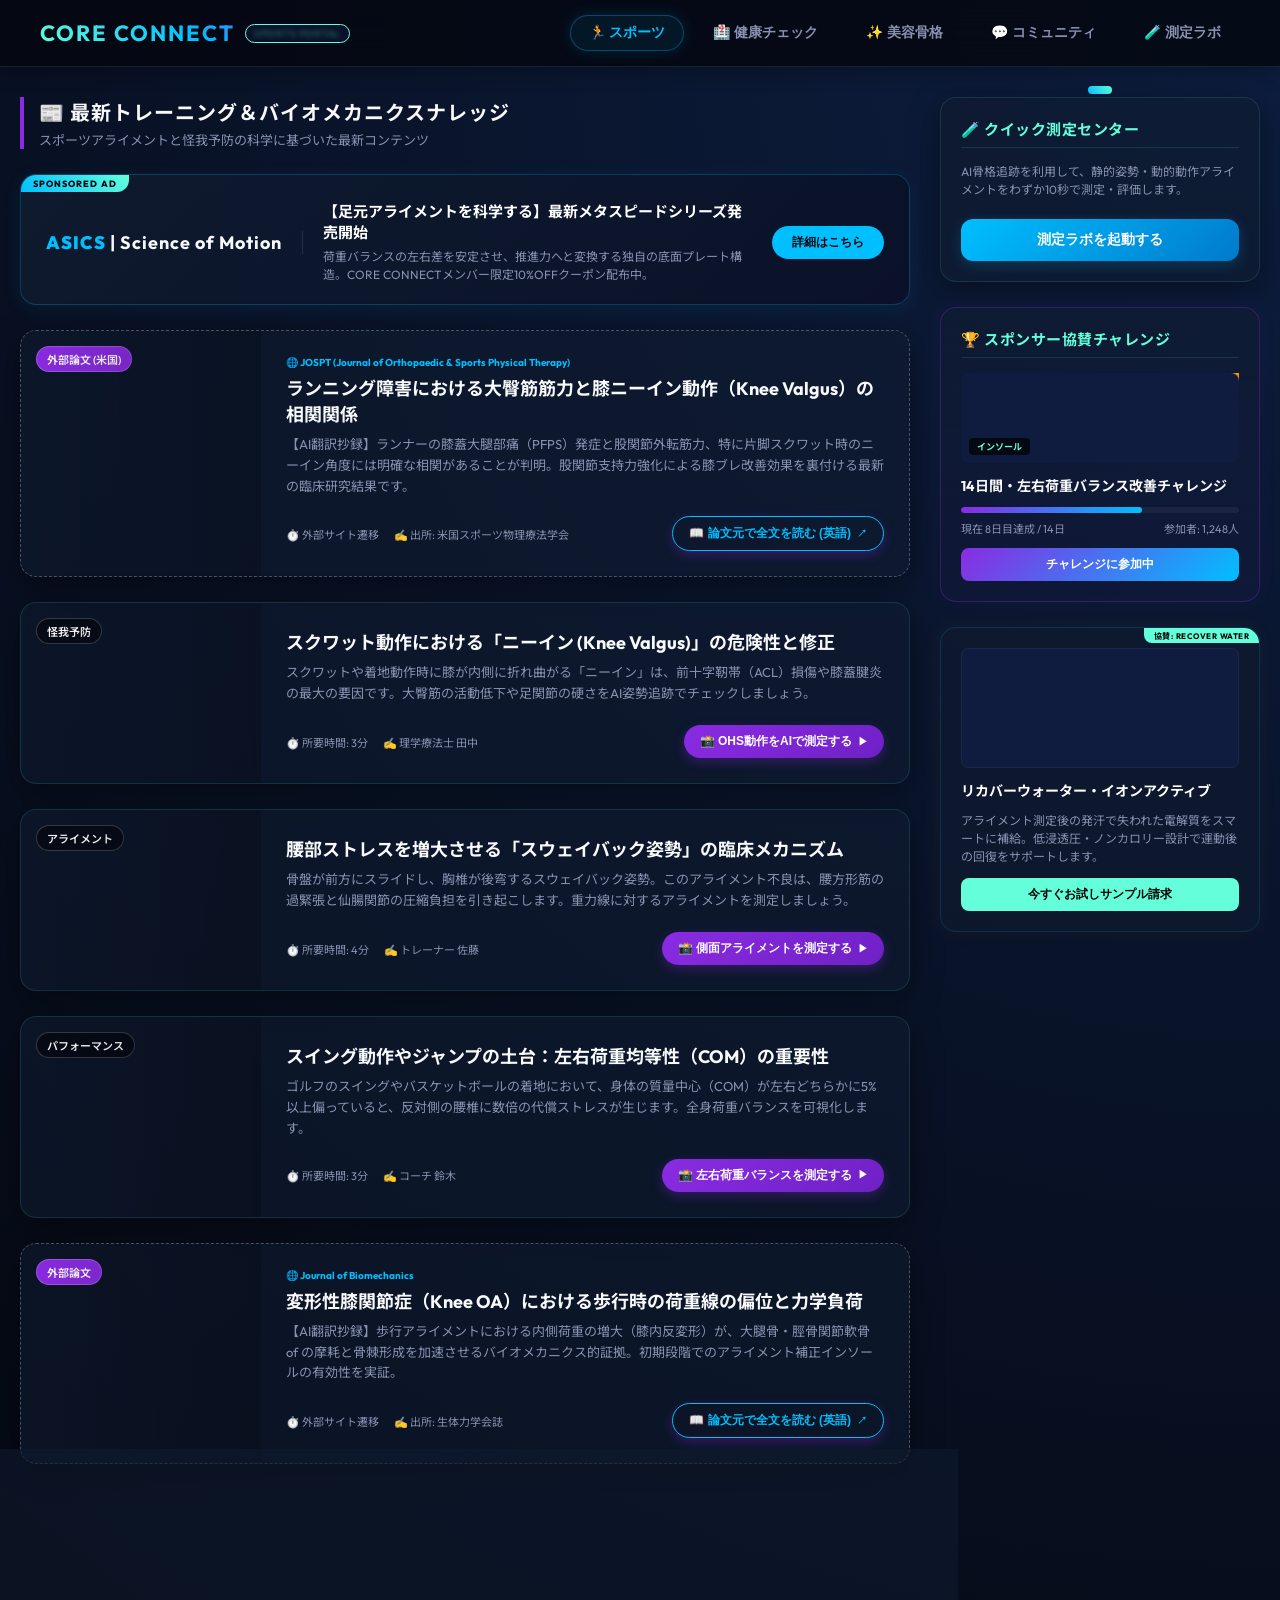
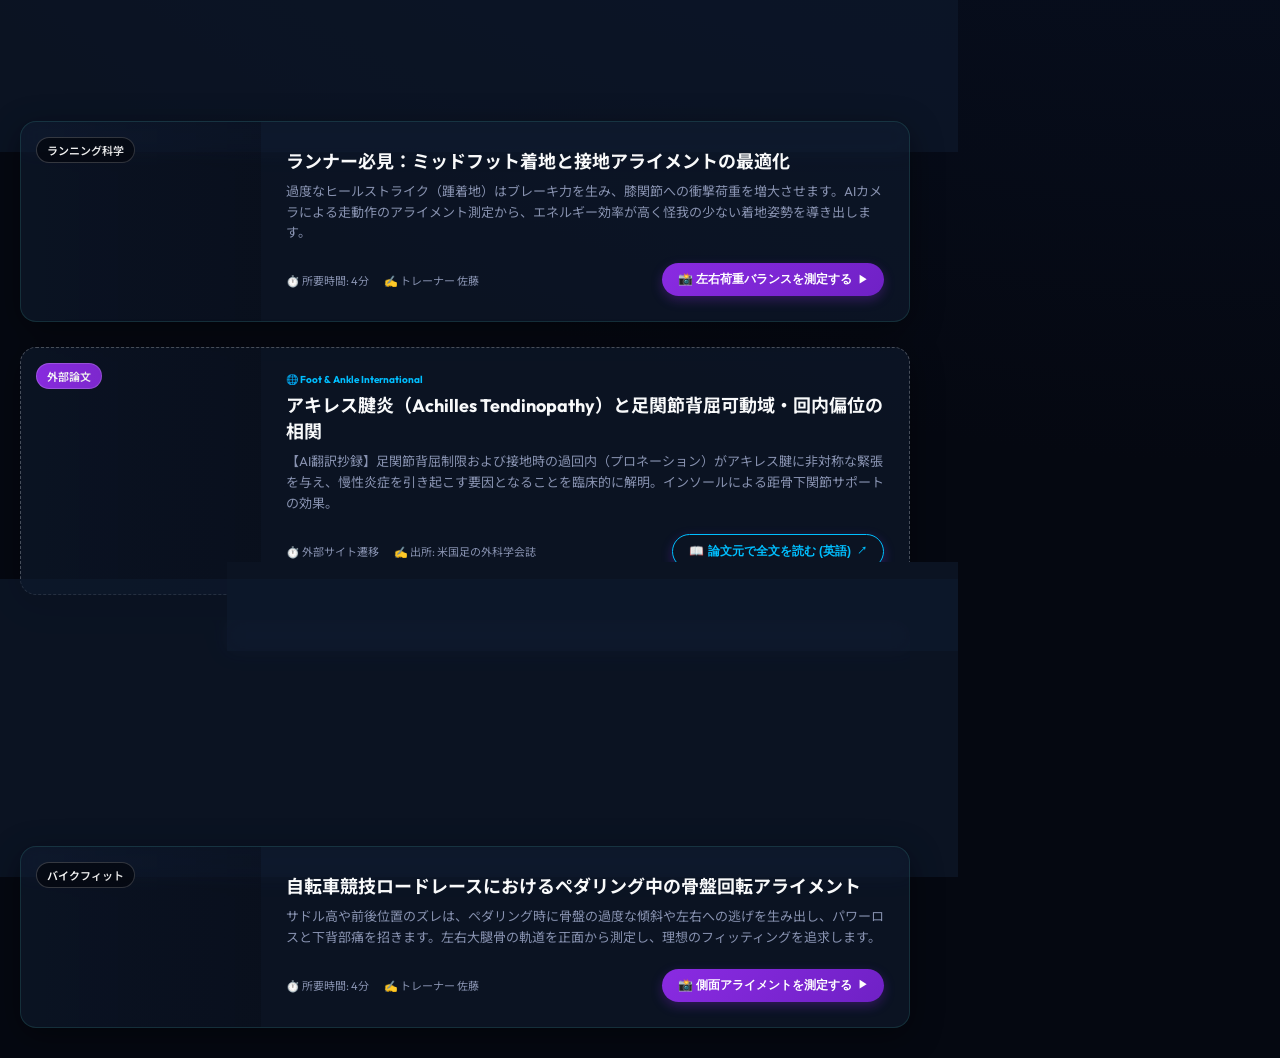
==== commit 38a99bc4: "Add files via upload" ====
--- a/index.html
+++ b/index.html
@@ -2,7 +2,7 @@
 <html lang="ja">
 <head>
     <meta charset="UTF-8">
-    <meta name="viewport" content="width=device-width, initial-scale=1.0">
+    <meta name="viewport" content="width=device-width, initial-scale=1.0, maximum-scale=1.0, user-scalable=no, viewport-fit=cover">
     <title>CORE CONNECT - 統合スポーツ・健康・美容プラットフォーム</title>
     <link rel="stylesheet" href="portal.css">
 </head>
@@ -1107,11 +1107,11 @@
                         </div>
                         <div class="report-body">
                             <div class="report-grid-metrics" style="display:grid; grid-template-columns: repeat(auto-fit, minmax(130px, 1fr)); gap:15px; margin-bottom:20px;">
-                                <div class="metric-item" style="background:var(--bg-glass); border:1px solid var(--border-color); border-radius:10px; padding:12px; text-align:center;">
+                                <div id="faceReportTypeBox" class="metric-item" style="background:var(--bg-glass); border:1px solid var(--border-color); border-radius:10px; padding:12px; text-align:center;">
                                     <div style="font-size:10px; color:var(--text-secondary); margin-bottom:5px;">判定顔骨格型</div>
                                     <div id="faceReportType" style="font-size:14px; font-weight:700; color:var(--accent-teal);">--</div>
                                 </div>
-                                <div class="metric-item" style="background:var(--bg-glass); border:1px solid var(--border-color); border-radius:10px; padding:12px; text-align:center;">
+                                <div id="faceReportSymmetryBox" class="metric-item" style="background:var(--bg-glass); border:1px solid var(--border-color); border-radius:10px; padding:12px; text-align:center;">
                                     <div style="font-size:10px; color:var(--text-secondary); margin-bottom:5px;">顔の左右対称性</div>
                                     <div id="faceReportSymmetry" style="font-size:14px; font-weight:700; color:var(--text-primary);">-- %</div>
                                 </div>
@@ -1177,7 +1177,7 @@
                             </div>
                             
                             <!-- Custom Makeup Advice summary -->
-                            <div style="background: rgba(255, 20, 147, 0.05); border: 1px dashed rgba(255, 20, 147, 0.2); border-radius: 10px; padding: 15px; margin-bottom: 20px;">
+                            <div id="faceReportAdviceBox" style="background: rgba(255, 20, 147, 0.05); border: 1px dashed rgba(255, 20, 147, 0.2); border-radius: 10px; padding: 15px; margin-bottom: 20px;">
                                 <div style="font-size:11px; font-weight:700; color:var(--accent-pink); margin-bottom:5px;">💄 なりたい顔に向けたメイクアドバイス</div>
                                 <div id="faceReportAdvice" style="font-size:12px; line-height:1.5; color:var(--text-primary);"></div>
                             </div>
--- a/portal.css
+++ b/portal.css
@@ -31,6 +31,14 @@
     padding: 0;
 }
 
+html, body {
+    max-width: 100%;
+    overflow-x: hidden;
+    width: 100%;
+    position: relative;
+    touch-action: pan-y;
+}
+
 body {
     font-family: var(--font-sans);
     background: radial-gradient(circle at top right, #0d1e40 0%, var(--bg-primary) 70%);
@@ -38,7 +46,6 @@
     color: var(--text-primary);
     min-height: 100vh;
     overflow-y: auto;
-    overflow-x: hidden;
 }
 
 /* Scrollbar styling */
